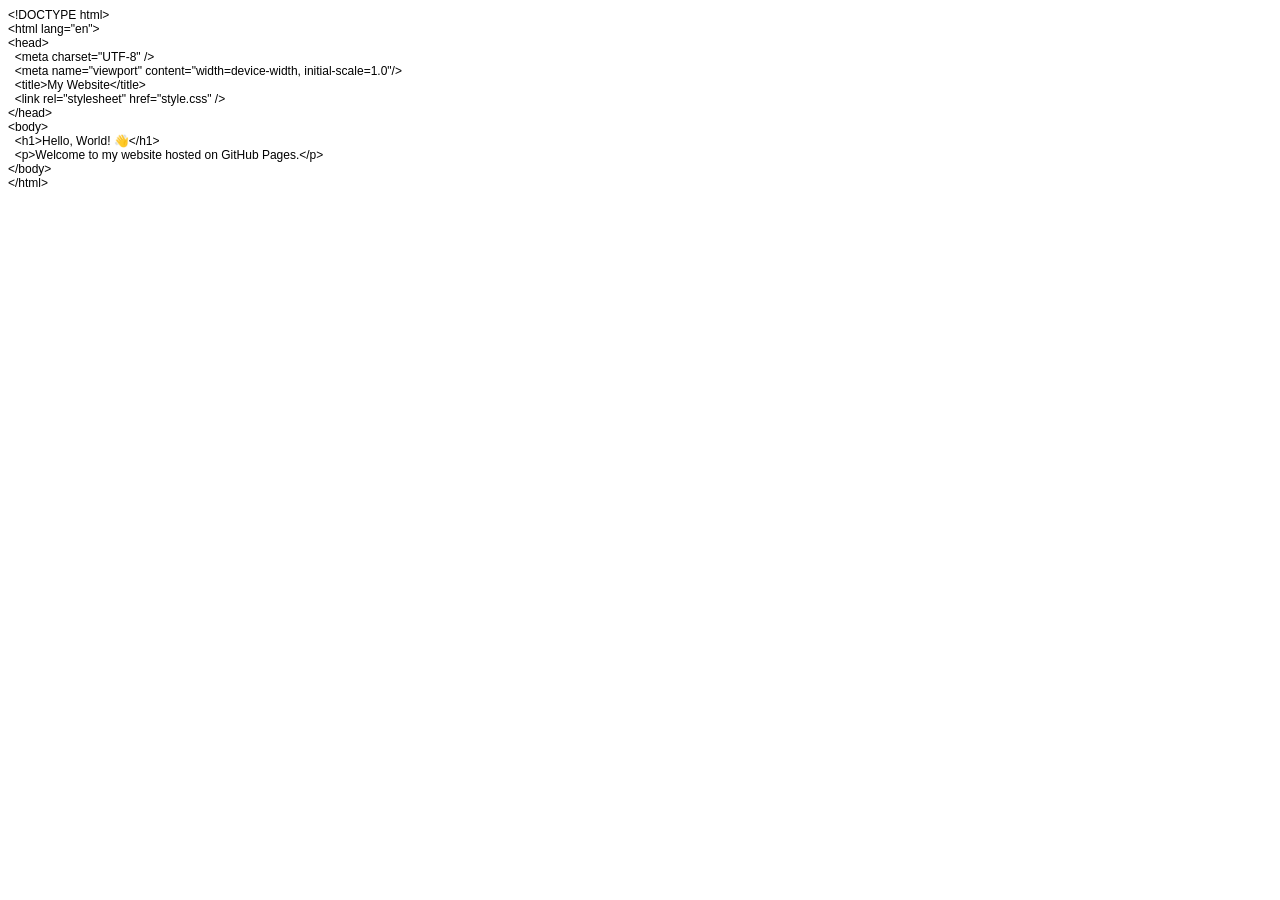
==== index.html @ 84c53b35 "Initial Commit" ====
<!DOCTYPE html PUBLIC "-//W3C//DTD HTML 4.01//EN" "http://www.w3.org/TR/html4/strict.dtd">
<html>
<head>
  <meta http-equiv="Content-Type" content="text/html; charset=utf-8">
  <meta http-equiv="Content-Style-Type" content="text/css">
  <title></title>
  <meta name="Generator" content="Cocoa HTML Writer">
  <meta name="CocoaVersion" content="2575.7">
  <style type="text/css">
    p.p1 {margin: 0.0px 0.0px 0.0px 0.0px; font: 12.0px Helvetica}
  </style>
</head>
<body>
<p class="p1">&lt;!DOCTYPE html&gt;</p>
<p class="p1">&lt;html lang="en"&gt;</p>
<p class="p1">&lt;head&gt;</p>
<p class="p1"><span class="Apple-converted-space">  </span>&lt;meta charset="UTF-8" /&gt;</p>
<p class="p1"><span class="Apple-converted-space">  </span>&lt;meta name="viewport" content="width=device-width, initial-scale=1.0"/&gt;</p>
<p class="p1"><span class="Apple-converted-space">  </span>&lt;title&gt;My Website&lt;/title&gt;</p>
<p class="p1"><span class="Apple-converted-space">  </span>&lt;link rel="stylesheet" href="style.css" /&gt;</p>
<p class="p1">&lt;/head&gt;</p>
<p class="p1">&lt;body&gt;</p>
<p class="p1"><span class="Apple-converted-space">  </span>&lt;h1&gt;Hello, World! 👋&lt;/h1&gt;</p>
<p class="p1"><span class="Apple-converted-space">  </span>&lt;p&gt;Welcome to my website hosted on GitHub Pages.&lt;/p&gt;</p>
<p class="p1">&lt;/body&gt;</p>
<p class="p1">&lt;/html&gt;</p>
</body>
</html>
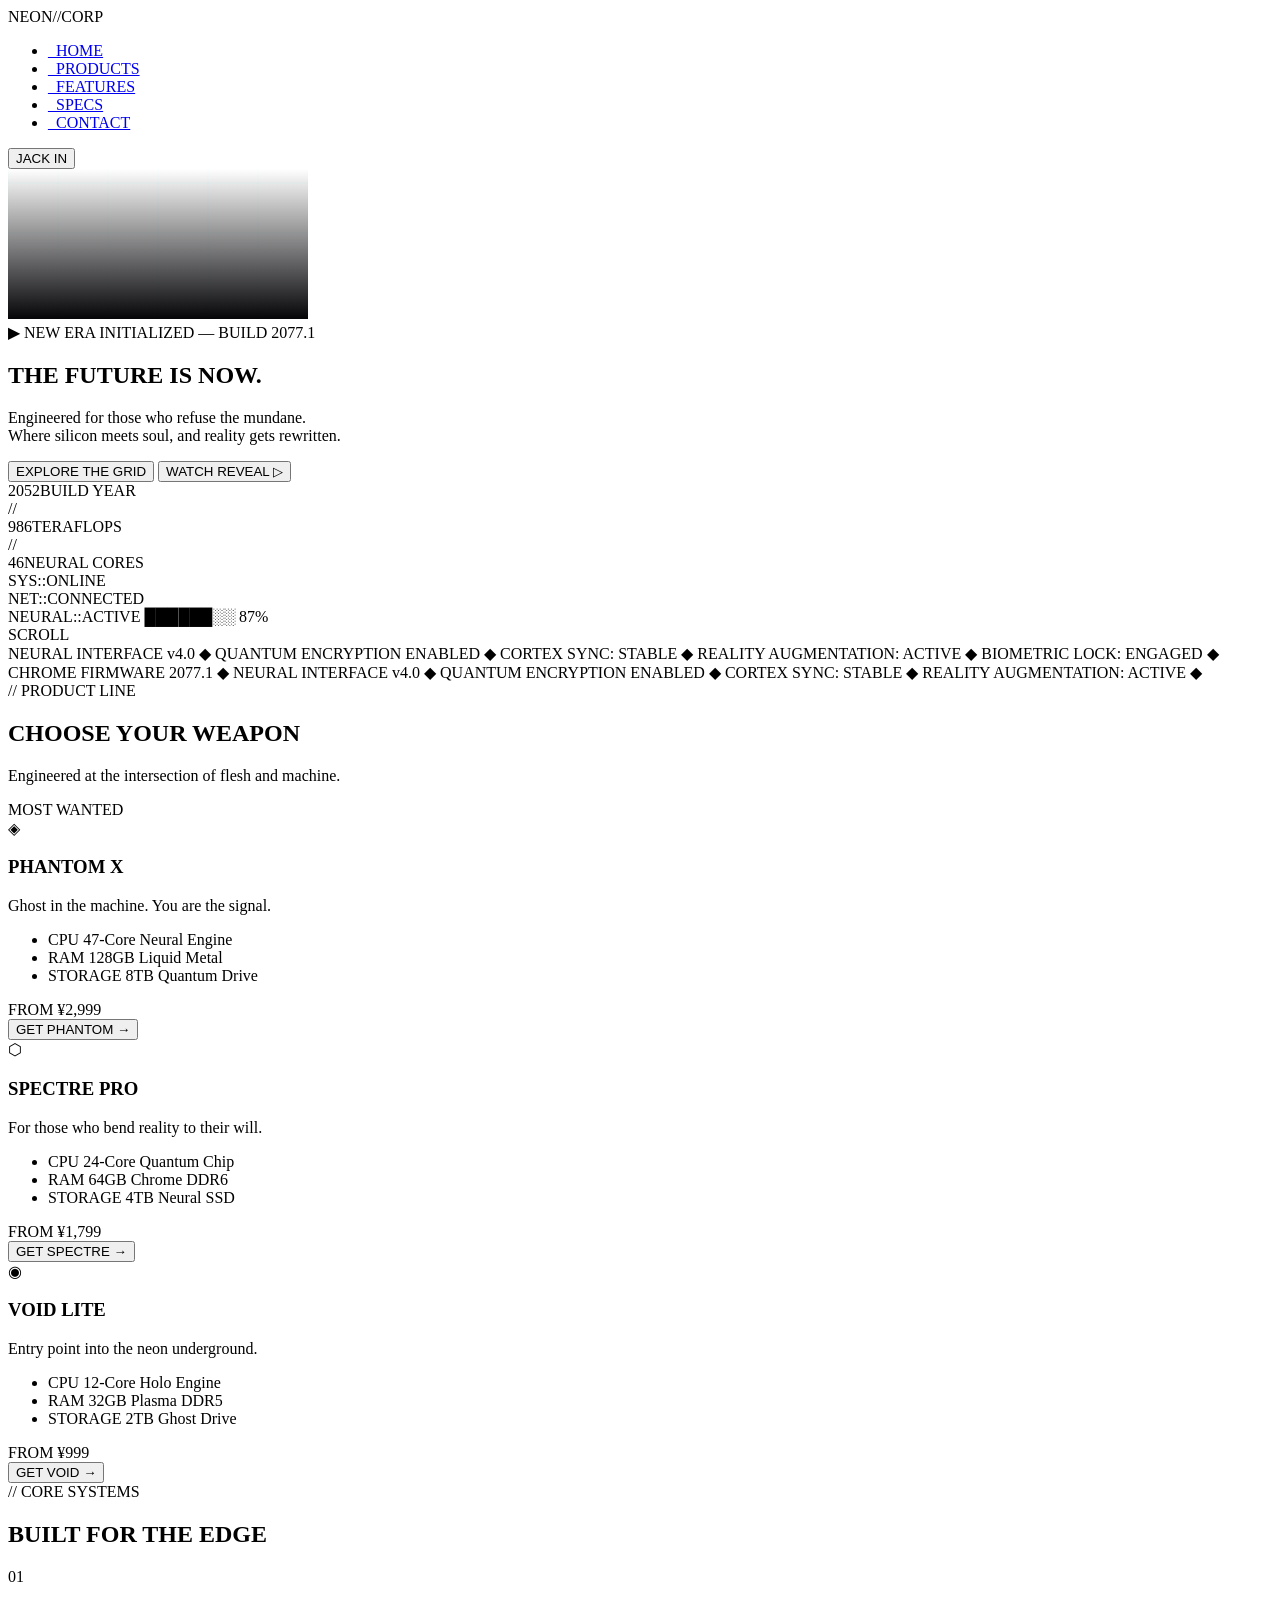
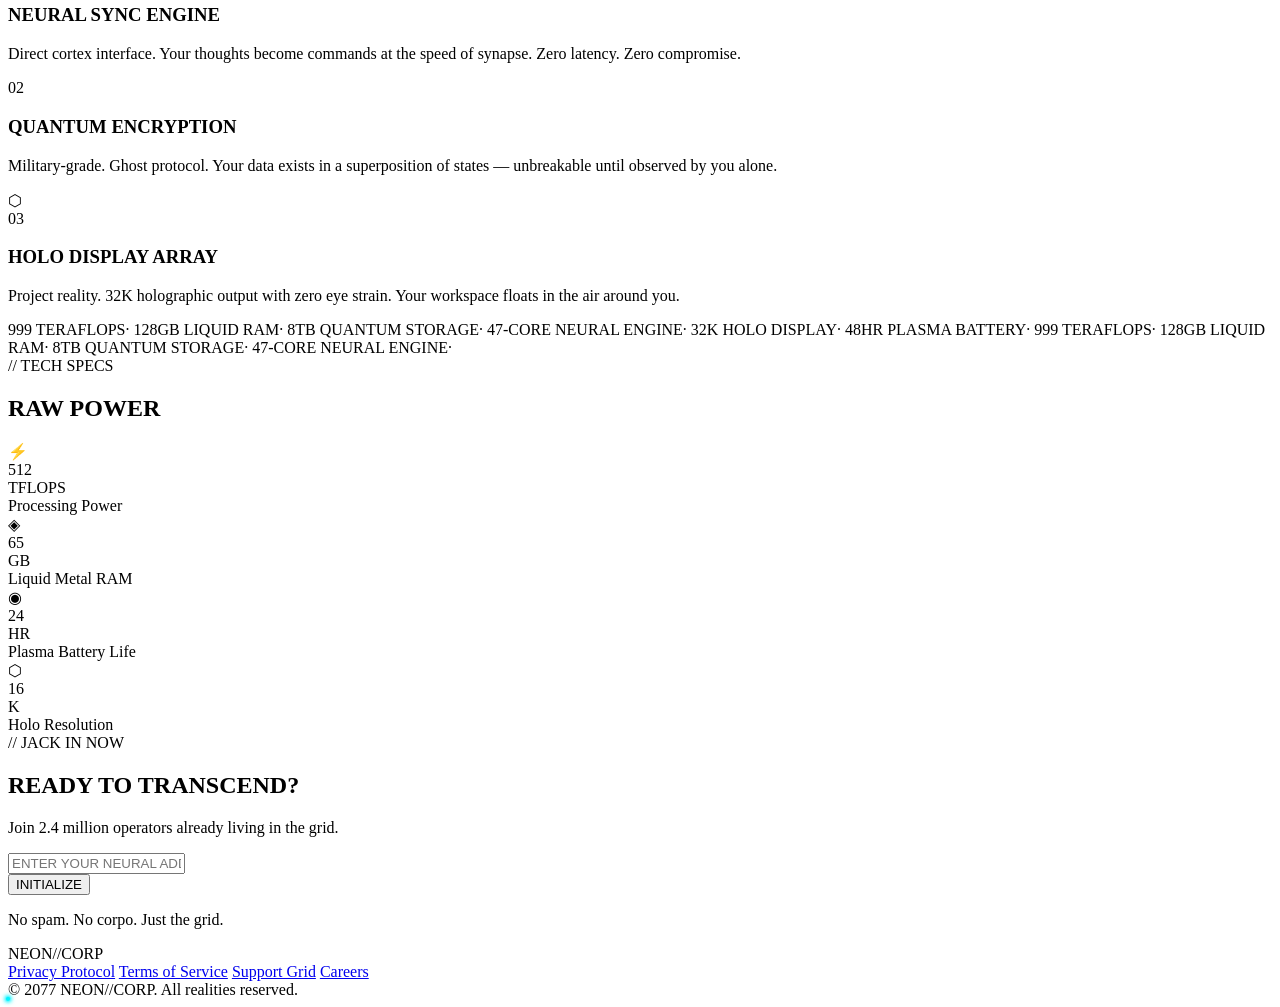
==== commit 53d9c33f: "Making the webite better and more responsive" ====
--- a/index.html
+++ b/index.html
@@ -1,28 +1,324 @@
-<!DOCTYPE html PUBLIC "-//W3C//DTD HTML 4.01//EN" "http://www.w3.org/TR/html4/strict.dtd">
-<html>
+<!DOCTYPE html>
+<html lang="en">
 <head>
-  <meta http-equiv="Content-Type" content="text/html; charset=utf-8">
-  <meta http-equiv="Content-Style-Type" content="text/css">
-  <title></title>
-  <meta name="Generator" content="Cocoa HTML Writer">
-  <meta name="CocoaVersion" content="2575.7">
-  <style type="text/css">
-    p.p1 {margin: 0.0px 0.0px 0.0px 0.0px; font: 12.0px Helvetica}
-  </style>
+  <meta charset="UTF-8" />
+  <meta name="viewport" content="width=device-width, initial-scale=1.0"/>
+  <title>NEON//CORP — Beyond Reality</title>
+  <link rel="stylesheet" href="style.css" />
+  <link rel="preconnect" href="https://fonts.googleapis.com">
+  <link href="https://fonts.googleapis.com/css2?family=Orbitron:wght@400;700;900&family=Share+Tech+Mono&family=Rajdhani:wght@300;400;600&display=swap" rel="stylesheet">
 </head>
 <body>
-<p class="p1">&lt;!DOCTYPE html&gt;</p>
-<p class="p1">&lt;html lang="en"&gt;</p>
-<p class="p1">&lt;head&gt;</p>
-<p class="p1"><span class="Apple-converted-space">  </span>&lt;meta charset="UTF-8" /&gt;</p>
-<p class="p1"><span class="Apple-converted-space">  </span>&lt;meta name="viewport" content="width=device-width, initial-scale=1.0"/&gt;</p>
-<p class="p1"><span class="Apple-converted-space">  </span>&lt;title&gt;My Website&lt;/title&gt;</p>
-<p class="p1"><span class="Apple-converted-space">  </span>&lt;link rel="stylesheet" href="style.css" /&gt;</p>
-<p class="p1">&lt;/head&gt;</p>
-<p class="p1">&lt;body&gt;</p>
-<p class="p1"><span class="Apple-converted-space">  </span>&lt;h1&gt;Hello, World! 👋&lt;/h1&gt;</p>
-<p class="p1"><span class="Apple-converted-space">  </span>&lt;p&gt;Welcome to my website hosted on GitHub Pages.&lt;/p&gt;</p>
-<p class="p1">&lt;/body&gt;</p>
-<p class="p1">&lt;/html&gt;</p>
+
+  <!-- Scanline overlay -->
+  <div class="scanlines"></div>
+  <!-- Glitch noise layer -->
+  <div class="noise"></div>
+
+  <!-- ═══ NAVBAR ═══ -->
+  <nav id="navbar">
+    <div class="nav-logo">
+      <span class="logo-glitch" data-text="NEON//CORP">NEON//CORP</span>
+    </div>
+    <ul class="nav-links">
+      <li><a href="#hero">_HOME</a></li>
+      <li><a href="#products">_PRODUCTS</a></li>
+      <li><a href="#features">_FEATURES</a></li>
+      <li><a href="#specs">_SPECS</a></li>
+      <li><a href="#contact">_CONTACT</a></li>
+    </ul>
+    <div class="nav-cta">
+      <button class="btn-cyber" onclick="triggerGlitch()">JACK IN</button>
+    </div>
+    <div class="hamburger" id="hamburger">
+      <span></span><span></span><span></span>
+    </div>
+  </nav>
+
+  <!-- ═══ HERO ═══ -->
+  <section id="hero">
+    <div class="hero-bg">
+      <canvas id="gridCanvas"></canvas>
+    </div>
+    <div class="hero-content">
+      <div class="hero-eyebrow">
+        <span class="blink">▶</span> NEW ERA INITIALIZED — BUILD 2077.1
+      </div>
+      <h1 class="hero-title">
+        <span class="line1">THE FUTURE</span>
+        <span class="line2 glitch-text" data-text="IS NOW.">IS NOW.</span>
+      </h1>
+      <p class="hero-sub">
+        Engineered for those who refuse the mundane.<br/>
+        Where silicon meets soul, and reality gets rewritten.
+      </p>
+      <div class="hero-actions">
+        <button class="btn-primary-cyber">EXPLORE THE GRID</button>
+        <button class="btn-ghost-cyber">WATCH REVEAL <span class="play-icon">▷</span></button>
+      </div>
+      <div class="hero-stats">
+        <div class="stat"><span class="stat-num" data-target="2077">0</span><span class="stat-label">BUILD YEAR</span></div>
+        <div class="stat-divider">//</div>
+        <div class="stat"><span class="stat-num" data-target="999">0</span><span class="stat-label">TERAFLOPS</span></div>
+        <div class="stat-divider">//</div>
+        <div class="stat"><span class="stat-num" data-target="47">0</span><span class="stat-label">NEURAL CORES</span></div>
+      </div>
+    </div>
+    <div class="hero-device">
+      <div class="device-frame">
+        <div class="device-screen">
+          <div class="screen-content">
+            <div class="screen-hud">
+              <div class="hud-line">SYS::ONLINE</div>
+              <div class="hud-line">NET::CONNECTED</div>
+              <div class="hud-bar"><span style="width:87%"></span></div>
+              <div class="hud-line accent">NEURAL::ACTIVE ██████░░ 87%</div>
+            </div>
+          </div>
+        </div>
+        <div class="device-glow"></div>
+      </div>
+    </div>
+    <div class="scroll-indicator">
+      <span>SCROLL</span>
+      <div class="scroll-line"></div>
+    </div>
+  </section>
+
+  <!-- ═══ TICKER ═══ -->
+  <div class="ticker-wrap">
+    <div class="ticker">
+      <span>NEURAL INTERFACE v4.0</span>
+      <span>◆</span>
+      <span>QUANTUM ENCRYPTION ENABLED</span>
+      <span>◆</span>
+      <span>CORTEX SYNC: STABLE</span>
+      <span>◆</span>
+      <span>REALITY AUGMENTATION: ACTIVE</span>
+      <span>◆</span>
+      <span>BIOMETRIC LOCK: ENGAGED</span>
+      <span>◆</span>
+      <span>CHROME FIRMWARE 2077.1</span>
+      <span>◆</span>
+      <span>NEURAL INTERFACE v4.0</span>
+      <span>◆</span>
+      <span>QUANTUM ENCRYPTION ENABLED</span>
+      <span>◆</span>
+      <span>CORTEX SYNC: STABLE</span>
+      <span>◆</span>
+      <span>REALITY AUGMENTATION: ACTIVE</span>
+      <span>◆</span>
+    </div>
+  </div>
+
+  <!-- ═══ PRODUCTS ═══ -->
+  <section id="products">
+    <div class="section-header">
+      <div class="section-tag">// PRODUCT LINE</div>
+      <h2 class="section-title">CHOOSE YOUR <span class="neon-text">WEAPON</span></h2>
+      <p class="section-sub">Engineered at the intersection of flesh and machine.</p>
+    </div>
+    <div class="products-grid">
+
+      <div class="product-card featured" data-product="phantom">
+        <div class="card-tag">MOST WANTED</div>
+        <div class="card-icon">◈</div>
+        <h3 class="card-name">PHANTOM X</h3>
+        <p class="card-tagline">Ghost in the machine. You are the signal.</p>
+        <ul class="card-specs">
+          <li><span>CPU</span> 47-Core Neural Engine</li>
+          <li><span>RAM</span> 128GB Liquid Metal</li>
+          <li><span>STORAGE</span> 8TB Quantum Drive</li>
+        </ul>
+        <div class="card-price">
+          <span class="price-from">FROM</span>
+          <span class="price-val">¥2,999</span>
+        </div>
+        <button class="btn-card">GET PHANTOM →</button>
+        <div class="card-glow"></div>
+      </div>
+
+      <div class="product-card" data-product="spectre">
+        <div class="card-icon">⬡</div>
+        <h3 class="card-name">SPECTRE PRO</h3>
+        <p class="card-tagline">For those who bend reality to their will.</p>
+        <ul class="card-specs">
+          <li><span>CPU</span> 24-Core Quantum Chip</li>
+          <li><span>RAM</span> 64GB Chrome DDR6</li>
+          <li><span>STORAGE</span> 4TB Neural SSD</li>
+        </ul>
+        <div class="card-price">
+          <span class="price-from">FROM</span>
+          <span class="price-val">¥1,799</span>
+        </div>
+        <button class="btn-card">GET SPECTRE →</button>
+        <div class="card-glow"></div>
+      </div>
+
+      <div class="product-card" data-product="void">
+        <div class="card-icon">◉</div>
+        <h3 class="card-name">VOID LITE</h3>
+        <p class="card-tagline">Entry point into the neon underground.</p>
+        <ul class="card-specs">
+          <li><span>CPU</span> 12-Core Holo Engine</li>
+          <li><span>RAM</span> 32GB Plasma DDR5</li>
+          <li><span>STORAGE</span> 2TB Ghost Drive</li>
+        </ul>
+        <div class="card-price">
+          <span class="price-from">FROM</span>
+          <span class="price-val">¥999</span>
+        </div>
+        <button class="btn-card">GET VOID →</button>
+        <div class="card-glow"></div>
+      </div>
+
+    </div>
+  </section>
+
+  <!-- ═══ FEATURES ═══ -->
+  <section id="features">
+    <div class="features-inner">
+      <div class="section-header">
+        <div class="section-tag">// CORE SYSTEMS</div>
+        <h2 class="section-title">BUILT FOR THE <span class="neon-text">EDGE</span></h2>
+      </div>
+      <div class="features-list">
+
+        <div class="feature-item" data-index="01">
+          <div class="feature-num">01</div>
+          <div class="feature-body">
+            <h3>NEURAL SYNC ENGINE</h3>
+            <p>Direct cortex interface. Your thoughts become commands at the speed of synapse. Zero latency. Zero compromise.</p>
+          </div>
+          <div class="feature-visual">
+            <div class="vis-circle">
+              <div class="vis-ring"></div>
+              <div class="vis-ring r2"></div>
+              <div class="vis-dot"></div>
+            </div>
+          </div>
+        </div>
+
+        <div class="feature-item reverse" data-index="02">
+          <div class="feature-num">02</div>
+          <div class="feature-body">
+            <h3>QUANTUM ENCRYPTION</h3>
+            <p>Military-grade. Ghost protocol. Your data exists in a superposition of states — unbreakable until observed by you alone.</p>
+          </div>
+          <div class="feature-visual">
+            <div class="vis-lock">
+              <div class="lock-body">⬡</div>
+              <div class="lock-pulse"></div>
+            </div>
+          </div>
+        </div>
+
+        <div class="feature-item" data-index="03">
+          <div class="feature-num">03</div>
+          <div class="feature-body">
+            <h3>HOLO DISPLAY ARRAY</h3>
+            <p>Project reality. 32K holographic output with zero eye strain. Your workspace floats in the air around you.</p>
+          </div>
+          <div class="feature-visual">
+            <div class="vis-holo">
+              <div class="holo-bar" style="height:60%"></div>
+              <div class="holo-bar" style="height:90%"></div>
+              <div class="holo-bar" style="height:45%"></div>
+              <div class="holo-bar" style="height:75%"></div>
+              <div class="holo-bar" style="height:30%"></div>
+            </div>
+          </div>
+        </div>
+
+      </div>
+    </div>
+  </section>
+
+  <!-- ═══ SPECS MARQUEE ═══ -->
+  <section id="specs">
+    <div class="specs-marquee">
+      <div class="marquee-track">
+        <span>999 TERAFLOPS</span><span>·</span>
+        <span>128GB LIQUID RAM</span><span>·</span>
+        <span>8TB QUANTUM STORAGE</span><span>·</span>
+        <span>47-CORE NEURAL ENGINE</span><span>·</span>
+        <span>32K HOLO DISPLAY</span><span>·</span>
+        <span>48HR PLASMA BATTERY</span><span>·</span>
+        <span>999 TERAFLOPS</span><span>·</span>
+        <span>128GB LIQUID RAM</span><span>·</span>
+        <span>8TB QUANTUM STORAGE</span><span>·</span>
+        <span>47-CORE NEURAL ENGINE</span><span>·</span>
+      </div>
+    </div>
+    <div class="specs-grid-wrap">
+      <div class="section-header">
+        <div class="section-tag">// TECH SPECS</div>
+        <h2 class="section-title">RAW <span class="neon-text">POWER</span></h2>
+      </div>
+      <div class="specs-grid">
+        <div class="spec-block">
+          <div class="spec-icon">⚡</div>
+          <div class="spec-value counter" data-target="999">0</div>
+          <div class="spec-unit">TFLOPS</div>
+          <div class="spec-label">Processing Power</div>
+        </div>
+        <div class="spec-block">
+          <div class="spec-icon">◈</div>
+          <div class="spec-value counter" data-target="128">0</div>
+          <div class="spec-unit">GB</div>
+          <div class="spec-label">Liquid Metal RAM</div>
+        </div>
+        <div class="spec-block">
+          <div class="spec-icon">◉</div>
+          <div class="spec-value counter" data-target="48">0</div>
+          <div class="spec-unit">HR</div>
+          <div class="spec-label">Plasma Battery Life</div>
+        </div>
+        <div class="spec-block">
+          <div class="spec-icon">⬡</div>
+          <div class="spec-value counter" data-target="32">0</div>
+          <div class="spec-unit">K</div>
+          <div class="spec-label">Holo Resolution</div>
+        </div>
+      </div>
+    </div>
+  </section>
+
+  <!-- ═══ CTA ═══ -->
+  <section id="contact">
+    <div class="cta-wrap">
+      <div class="cta-glitch-bg"></div>
+      <div class="cta-content">
+        <div class="section-tag">// JACK IN NOW</div>
+        <h2 class="cta-title">READY TO <span class="neon-text">TRANSCEND</span>?</h2>
+        <p class="cta-sub">Join 2.4 million operators already living in the grid.</p>
+        <div class="cta-form">
+          <div class="input-wrap">
+            <input type="email" placeholder="ENTER YOUR NEURAL ADDRESS" class="cyber-input" />
+            <div class="input-border"></div>
+          </div>
+          <button class="btn-primary-cyber">INITIALIZE</button>
+        </div>
+        <p class="cta-disclaimer">No spam. No corpo. Just the grid.</p>
+      </div>
+    </div>
+  </section>
+
+  <!-- ═══ FOOTER ═══ -->
+  <footer>
+    <div class="footer-inner">
+      <div class="footer-logo">NEON//CORP</div>
+      <div class="footer-links">
+        <a href="#">Privacy Protocol</a>
+        <a href="#">Terms of Service</a>
+        <a href="#">Support Grid</a>
+        <a href="#">Careers</a>
+      </div>
+      <div class="footer-copy">© 2077 NEON//CORP. All realities reserved.</div>
+    </div>
+    <div class="footer-bar"></div>
+  </footer>
+
+  <script src="script.js"></script>
 </body>
-</html>
+</html>
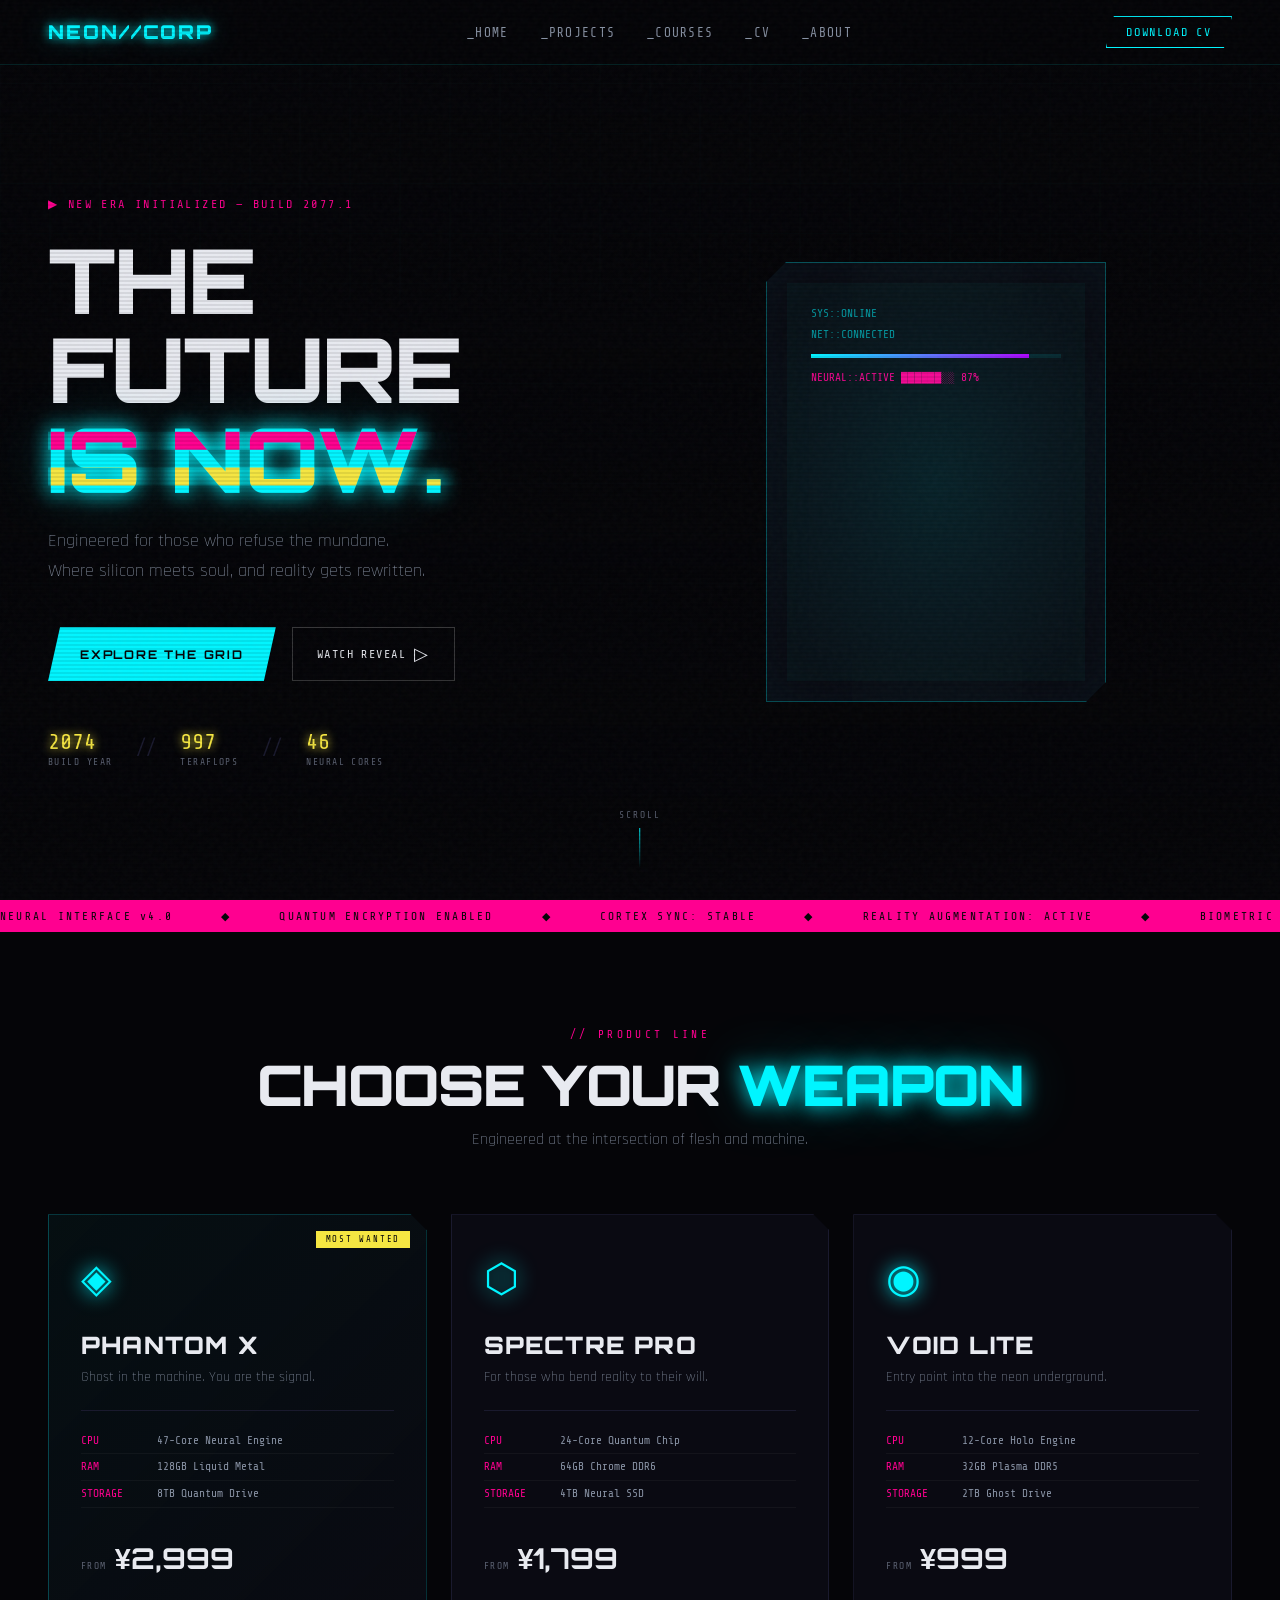
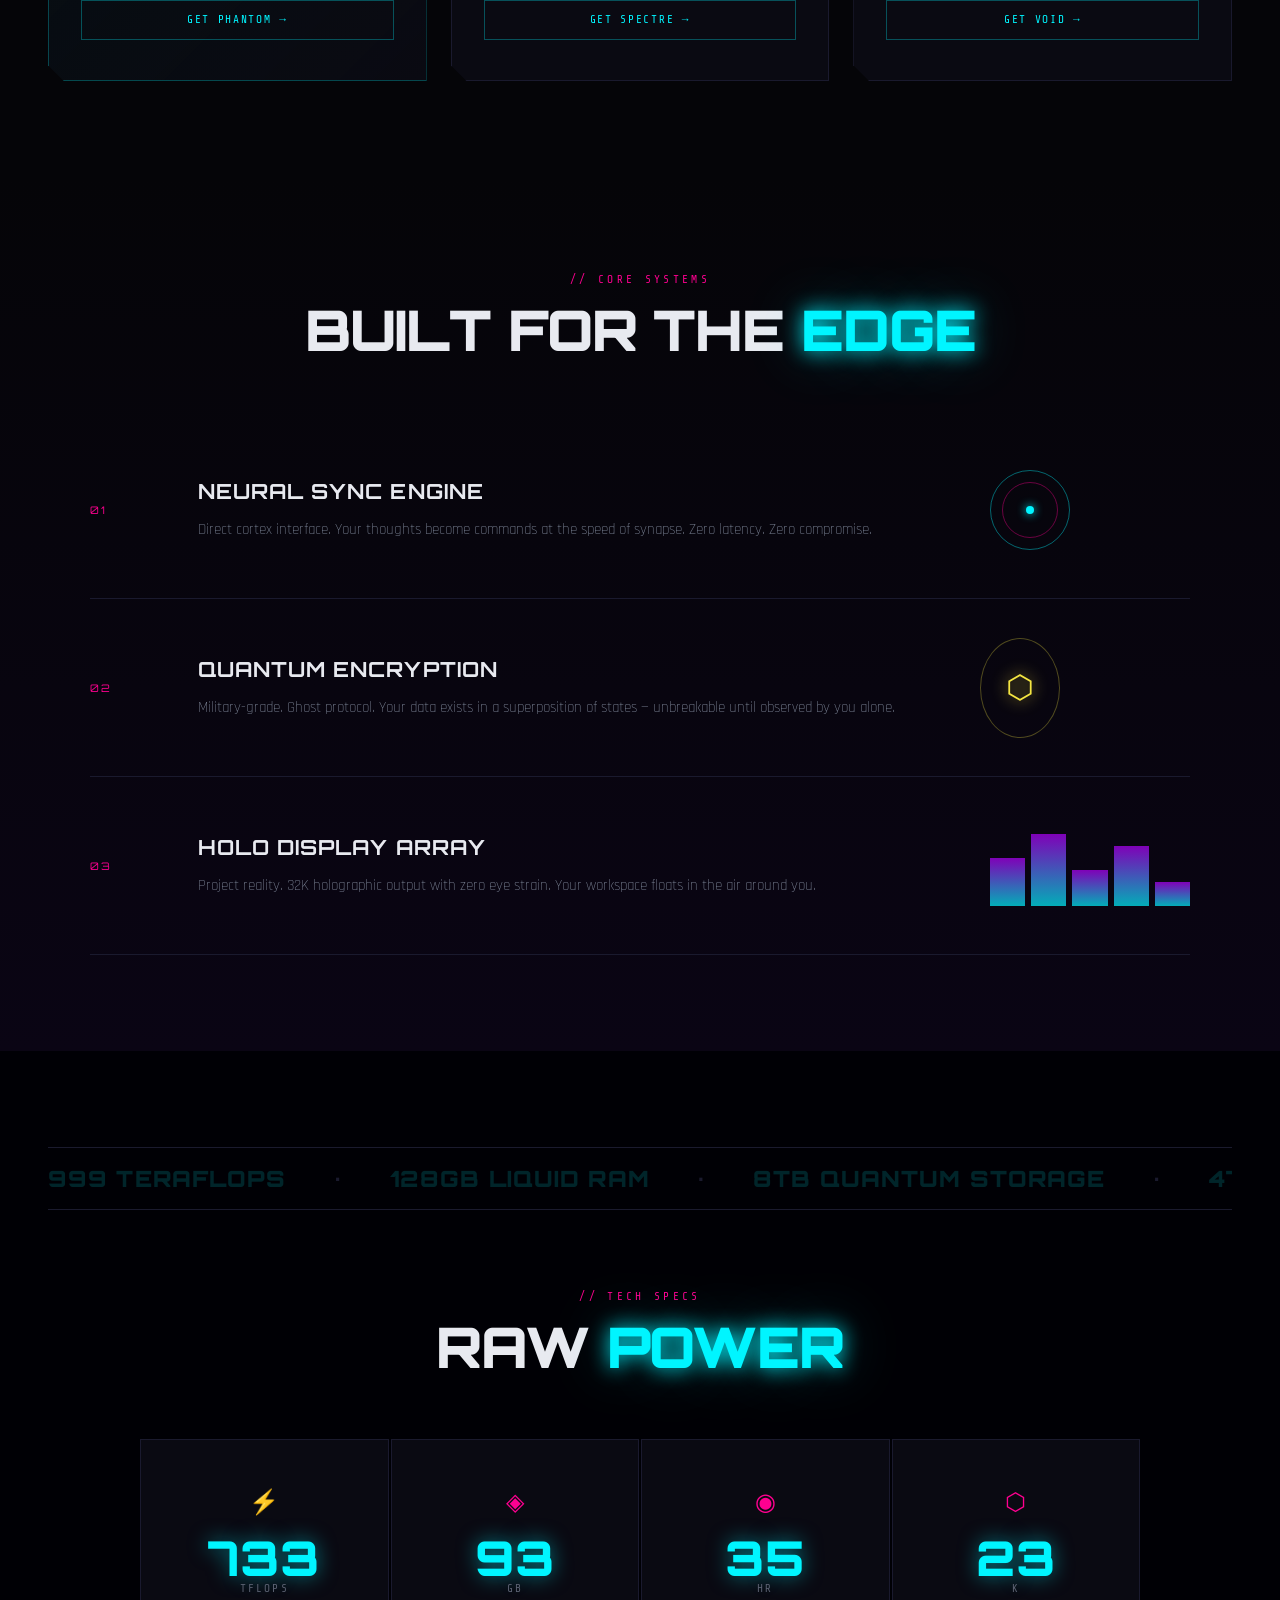
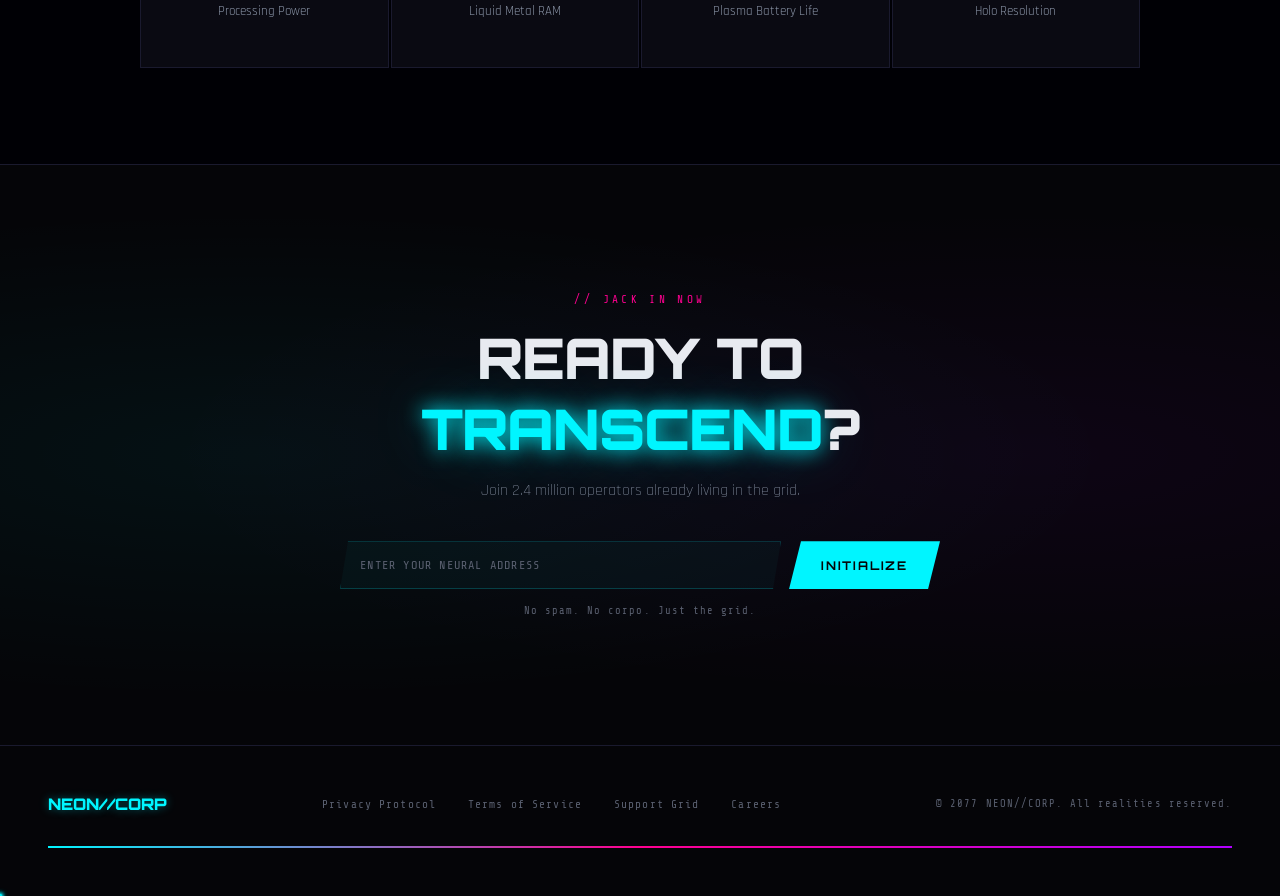
==== commit 3594d7c3: "Added some more terms" ====
--- a/index.html
+++ b/index.html
@@ -22,18 +22,18 @@
     </div>
     <ul class="nav-links">
       <li><a href="#hero">_HOME</a></li>
-      <li><a href="#products">_PRODUCTS</a></li>
-      <li><a href="#features">_FEATURES</a></li>
-      <li><a href="#specs">_SPECS</a></li>
-      <li><a href="#contact">_CONTACT</a></li>
+      <li><a href="#products">_PROJECTS</a></li>
+      <li><a href="#features">_COURSES</a></li>
+      <li><a href="#specs">_CV</a></li>
+      <li><a href="#contact">_ABOUT</a></li>
     </ul>
-    <div class="nav-cta">
-      <button class="btn-cyber" onclick="triggerGlitch()">JACK IN</button>
-    </div>
-    <div class="hamburger" id="hamburger">
-      <span></span><span></span><span></span>
-    </div>
-  </nav>
+  <div class="nav-cta">
+    <button class="btn-cyber" onclick="window.open('resume.pdf')">DOWNLOAD CV</button>
+  </div>
+  <div class="hamburger" id="hamburger">
+    <span></span><span></span><span></span>
+  </div>
+</nav>
 
   <!-- ═══ HERO ═══ -->
   <section id="hero">
--- a/style.css
+++ b/style.css
@@ -0,0 +1,802 @@
+/* ═══════════════════════════════════════════
+   NEON//CORP — CYBERPUNK STYLESHEET
+   ═══════════════════════════════════════════ */
+
+:root {
+  --neon-cyan:    #00f5ff;
+  --neon-pink:    #ff0090;
+  --neon-yellow:  #f5e642;
+  --neon-purple:  #b200ff;
+  --dark-bg:      #050508;
+  --dark-card:    #0a0a12;
+  --dark-border:  #1a1a2e;
+  --chrome:       #8892a4;
+  --text-main:    #e8eaf0;
+  --text-dim:     #5a6070;
+  --font-display: 'Orbitron', sans-serif;
+  --font-mono:    'Share Tech Mono', monospace;
+  --font-body:    'Rajdhani', sans-serif;
+}
+
+*, *::before, *::after { box-sizing: border-box; margin: 0; padding: 0; }
+
+html { scroll-behavior: smooth; }
+
+body {
+  background: var(--dark-bg);
+  color: var(--text-main);
+  font-family: var(--font-body);
+  font-size: 16px;
+  overflow-x: hidden;
+  cursor: crosshair;
+}
+
+/* ── OVERLAYS ── */
+.scanlines {
+  position: fixed; inset: 0; z-index: 9999;
+  pointer-events: none;
+  background: repeating-linear-gradient(
+    0deg,
+    transparent,
+    transparent 2px,
+    rgba(0,0,0,0.08) 2px,
+    rgba(0,0,0,0.08) 4px
+  );
+}
+
+.noise {
+  position: fixed; inset: 0; z-index: 9998;
+  pointer-events: none;
+  opacity: 0.03;
+  background-image: url("data:image/svg+xml,%3Csvg viewBox='0 0 200 200' xmlns='http://www.w3.org/2000/svg'%3E%3Cfilter id='n'%3E%3CfeTurbulence type='fractalNoise' baseFrequency='0.9' numOctaves='4'/%3E%3C/filter%3E%3Crect width='100%25' height='100%25' filter='url(%23n)'/%3E%3C/svg%3E");
+  animation: noiseAnim 0.5s steps(2) infinite;
+}
+@keyframes noiseAnim {
+  0%   { transform: translate(0,0); }
+  25%  { transform: translate(-1%, 1%); }
+  50%  { transform: translate(1%, -1%); }
+  75%  { transform: translate(-1%, -1%); }
+  100% { transform: translate(1%, 1%); }
+}
+
+/* ── NAVBAR ── */
+#navbar {
+  position: fixed; top: 0; left: 0; right: 0; z-index: 1000;
+  display: flex; align-items: center; justify-content: space-between;
+  padding: 1rem 3rem;
+  background: rgba(5,5,8,0.85);
+  backdrop-filter: blur(20px);
+  border-bottom: 1px solid rgba(0,245,255,0.12);
+  transition: all 0.3s ease;
+}
+#navbar.scrolled {
+  padding: 0.6rem 3rem;
+  border-bottom-color: rgba(0,245,255,0.3);
+  box-shadow: 0 0 30px rgba(0,245,255,0.08);
+}
+
+.nav-logo {
+  font-family: var(--font-display);
+  font-size: 1.2rem;
+  font-weight: 900;
+  letter-spacing: 0.1em;
+}
+
+.logo-glitch {
+  position: relative;
+  color: var(--neon-cyan);
+  text-shadow: 0 0 10px var(--neon-cyan), 0 0 30px rgba(0,245,255,0.4);
+}
+.logo-glitch::before,
+.logo-glitch::after {
+  content: attr(data-text);
+  position: absolute; top: 0; left: 0;
+  opacity: 0;
+}
+.logo-glitch:hover::before {
+  color: var(--neon-pink);
+  clip-path: polygon(0 0, 100% 0, 100% 45%, 0 45%);
+  transform: translateX(-2px);
+  opacity: 0.8;
+  animation: glitch1 0.3s steps(2) infinite;
+}
+.logo-glitch:hover::after {
+  color: var(--neon-yellow);
+  clip-path: polygon(0 55%, 100% 55%, 100% 100%, 0 100%);
+  transform: translateX(2px);
+  opacity: 0.8;
+  animation: glitch2 0.3s steps(2) infinite;
+}
+@keyframes glitch1 { 0%,100% { transform: translateX(-2px) } 50% { transform: translateX(2px) } }
+@keyframes glitch2 { 0%,100% { transform: translateX(2px) } 50% { transform: translateX(-2px) } }
+
+.nav-links {
+  list-style: none;
+  display: flex; gap: 2rem;
+}
+.nav-links a {
+  font-family: var(--font-mono);
+  font-size: 0.8rem;
+  color: var(--chrome);
+  text-decoration: none;
+  letter-spacing: 0.1em;
+  transition: color 0.2s, text-shadow 0.2s;
+  position: relative;
+}
+.nav-links a::after {
+  content: '';
+  position: absolute; bottom: -4px; left: 0; width: 0; height: 1px;
+  background: var(--neon-cyan);
+  transition: width 0.3s ease;
+}
+.nav-links a:hover { color: var(--neon-cyan); text-shadow: 0 0 8px var(--neon-cyan); }
+.nav-links a:hover::after { width: 100%; }
+
+.btn-cyber {
+  font-family: var(--font-mono);
+  font-size: 0.75rem;
+  letter-spacing: 0.15em;
+  padding: 0.5rem 1.2rem;
+  background: transparent;
+  border: 1px solid var(--neon-cyan);
+  color: var(--neon-cyan);
+  cursor: pointer;
+  position: relative;
+  overflow: hidden;
+  transition: all 0.3s;
+  clip-path: polygon(8px 0%, 100% 0%, calc(100% - 8px) 100%, 0% 100%);
+}
+.btn-cyber::before {
+  content: '';
+  position: absolute; inset: 0;
+  background: var(--neon-cyan);
+  transform: translateX(-105%);
+  transition: transform 0.3s ease;
+  z-index: -1;
+}
+.btn-cyber:hover { color: var(--dark-bg); box-shadow: 0 0 20px rgba(0,245,255,0.5); }
+.btn-cyber:hover::before { transform: translateX(0); }
+
+.hamburger {
+  display: none;
+  flex-direction: column; gap: 5px; cursor: pointer;
+}
+.hamburger span {
+  display: block; width: 24px; height: 2px;
+  background: var(--neon-cyan);
+}
+
+/* ── HERO ── */
+#hero {
+  position: relative;
+  min-height: 100vh;
+  display: grid;
+  grid-template-columns: 1fr 1fr;
+  align-items: center;
+  padding: 8rem 3rem 4rem;
+  overflow: hidden;
+}
+
+.hero-bg {
+  position: absolute; inset: 0; z-index: 0;
+}
+#gridCanvas {
+  width: 100%; height: 100%;
+  opacity: 0.3;
+}
+
+.hero-content {
+  position: relative; z-index: 2;
+  max-width: 600px;
+}
+
+.hero-eyebrow {
+  font-family: var(--font-mono);
+  font-size: 0.75rem;
+  color: var(--neon-pink);
+  letter-spacing: 0.2em;
+  margin-bottom: 1.5rem;
+  animation: fadeSlideIn 0.8s 0.2s both;
+}
+.blink { animation: blink 1s step-end infinite; }
+@keyframes blink { 50% { opacity: 0; } }
+
+.hero-title {
+  font-family: var(--font-display);
+  font-weight: 900;
+  line-height: 1;
+  margin-bottom: 1.5rem;
+}
+.hero-title .line1 {
+  display: block;
+  font-size: clamp(3rem, 7vw, 6rem);
+  color: var(--text-main);
+  letter-spacing: -0.02em;
+  animation: fadeSlideIn 0.8s 0.4s both;
+}
+.hero-title .line2 {
+  display: block;
+  font-size: clamp(3rem, 7vw, 6rem);
+  color: var(--neon-cyan);
+  text-shadow: 0 0 20px var(--neon-cyan), 0 0 60px rgba(0,245,255,0.3);
+  animation: fadeSlideIn 0.8s 0.6s both;
+}
+
+.glitch-text {
+  position: relative;
+}
+.glitch-text::before, .glitch-text::after {
+  content: attr(data-text);
+  position: absolute; top: 0; left: 0; width: 100%;
+}
+.glitch-text::before {
+  color: var(--neon-pink);
+  animation: heroGlitch1 4s 2s infinite;
+  clip-path: polygon(0 20%, 100% 20%, 100% 40%, 0 40%);
+}
+.glitch-text::after {
+  color: var(--neon-yellow);
+  animation: heroGlitch2 4s 2.1s infinite;
+  clip-path: polygon(0 60%, 100% 60%, 100% 80%, 0 80%);
+}
+@keyframes heroGlitch1 {
+  0%,95%,100% { transform: none; opacity: 0; }
+  96% { transform: translateX(-4px); opacity: 0.8; }
+  98% { transform: translateX(4px); opacity: 0.8; }
+}
+@keyframes heroGlitch2 {
+  0%,95%,100% { transform: none; opacity: 0; }
+  97% { transform: translateX(3px); opacity: 0.8; }
+  99% { transform: translateX(-3px); opacity: 0.8; }
+}
+
+.hero-sub {
+  font-size: 1.1rem;
+  line-height: 1.7;
+  color: var(--chrome);
+  margin-bottom: 2.5rem;
+  font-weight: 300;
+  animation: fadeSlideIn 0.8s 0.8s both;
+}
+
+.hero-actions {
+  display: flex; gap: 1rem; flex-wrap: wrap;
+  margin-bottom: 3rem;
+  animation: fadeSlideIn 0.8s 1s both;
+}
+
+.btn-primary-cyber {
+  font-family: var(--font-display);
+  font-size: 0.75rem;
+  font-weight: 700;
+  letter-spacing: 0.15em;
+  padding: 1rem 2rem;
+  background: var(--neon-cyan);
+  border: none;
+  color: var(--dark-bg);
+  cursor: pointer;
+  position: relative;
+  overflow: hidden;
+  clip-path: polygon(12px 0%, 100% 0%, calc(100% - 12px) 100%, 0% 100%);
+  transition: all 0.3s;
+}
+.btn-primary-cyber::before {
+  content: '';
+  position: absolute; inset: 0;
+  background: linear-gradient(90deg, transparent, rgba(255,255,255,0.3), transparent);
+  transform: translateX(-100%);
+  transition: transform 0.5s;
+}
+.btn-primary-cyber:hover { box-shadow: 0 0 30px rgba(0,245,255,0.7); transform: translateY(-2px); }
+.btn-primary-cyber:hover::before { transform: translateX(100%); }
+
+.btn-ghost-cyber {
+  font-family: var(--font-mono);
+  font-size: 0.75rem;
+  letter-spacing: 0.12em;
+  padding: 1rem 1.5rem;
+  background: transparent;
+  border: 1px solid rgba(255,255,255,0.2);
+  color: var(--text-main);
+  cursor: pointer;
+  transition: all 0.3s;
+  display: flex; align-items: center; gap: 0.5rem;
+}
+.btn-ghost-cyber:hover { border-color: var(--neon-cyan); color: var(--neon-cyan); }
+.play-icon { font-size: 1.1rem; }
+
+.hero-stats {
+  display: flex; align-items: center; gap: 1.5rem;
+  font-family: var(--font-mono);
+  animation: fadeSlideIn 0.8s 1.2s both;
+}
+.stat { display: flex; flex-direction: column; gap: 0.2rem; }
+.stat-num {
+  font-size: 1.4rem;
+  color: var(--neon-yellow);
+  text-shadow: 0 0 10px var(--neon-yellow);
+}
+.stat-label { font-size: 0.6rem; color: var(--text-dim); letter-spacing: 0.15em; }
+.stat-divider { color: var(--dark-border); font-size: 1.2rem; }
+
+/* Hero Device */
+.hero-device {
+  position: relative; z-index: 2;
+  display: flex; justify-content: center; align-items: center;
+  animation: floatDevice 4s ease-in-out infinite;
+}
+@keyframes floatDevice {
+  0%,100% { transform: translateY(0); }
+  50%      { transform: translateY(-20px); }
+}
+.device-frame {
+  position: relative;
+  width: 340px; height: 440px;
+  border: 1px solid rgba(0,245,255,0.3);
+  background: rgba(10,10,18,0.9);
+  clip-path: polygon(20px 0%, 100% 0%, 100% calc(100% - 20px), calc(100% - 20px) 100%, 0% 100%, 0% 20px);
+  box-shadow:
+    0 0 0 1px rgba(0,245,255,0.1),
+    inset 0 0 60px rgba(0,245,255,0.05),
+    0 0 80px rgba(0,245,255,0.15);
+}
+.device-screen {
+  position: absolute; inset: 20px;
+  background: rgba(0,245,255,0.03);
+  overflow: hidden;
+}
+.screen-hud {
+  padding: 1.5rem;
+  font-family: var(--font-mono);
+  font-size: 0.7rem;
+}
+.hud-line {
+  color: rgba(0,245,255,0.6);
+  margin-bottom: 0.5rem;
+  animation: typeIn 0.5s steps(20) both;
+}
+.hud-line:nth-child(1) { animation-delay: 1.5s; }
+.hud-line:nth-child(2) { animation-delay: 2s; }
+.hud-line:nth-child(4) { animation-delay: 2.5s; }
+.hud-line.accent { color: var(--neon-pink); }
+.hud-bar {
+  height: 4px;
+  background: rgba(0,245,255,0.1);
+  margin: 0.8rem 0;
+  overflow: hidden;
+}
+.hud-bar span {
+  display: block; height: 100%;
+  background: linear-gradient(90deg, var(--neon-cyan), var(--neon-purple));
+  animation: loadBar 2s 2s both ease-out;
+}
+@keyframes loadBar { from { width: 0 !important; } }
+@keyframes typeIn { from { opacity: 0; } to { opacity: 1; } }
+
+.device-glow {
+  position: absolute; inset: -30px;
+  background: radial-gradient(ellipse at center, rgba(0,245,255,0.08), transparent 70%);
+  pointer-events: none;
+  animation: pulseGlow 3s ease-in-out infinite;
+}
+@keyframes pulseGlow {
+  0%,100% { opacity: 0.5; }
+  50%      { opacity: 1; }
+}
+
+/* Scroll Indicator */
+.scroll-indicator {
+  position: absolute; bottom: 2rem; left: 50%; transform: translateX(-50%);
+  display: flex; flex-direction: column; align-items: center; gap: 0.5rem;
+  font-family: var(--font-mono); font-size: 0.6rem;
+  color: var(--text-dim); letter-spacing: 0.2em;
+  z-index: 2;
+}
+.scroll-line {
+  width: 1px; height: 40px;
+  background: linear-gradient(to bottom, var(--neon-cyan), transparent);
+  animation: scrollPulse 1.5s ease-in-out infinite;
+}
+@keyframes scrollPulse { 0%,100% { opacity: 0; transform: scaleY(0.5); } 50% { opacity: 1; transform: scaleY(1); } }
+
+@keyframes fadeSlideIn {
+  from { opacity: 0; transform: translateY(30px); }
+  to   { opacity: 1; transform: translateY(0); }
+}
+
+/* ── TICKER ── */
+.ticker-wrap {
+  overflow: hidden;
+  background: var(--neon-pink);
+  padding: 0.6rem 0;
+}
+.ticker {
+  display: flex; gap: 3rem; width: max-content;
+  animation: ticker 20s linear infinite;
+}
+.ticker span {
+  font-family: var(--font-mono);
+  font-size: 0.7rem;
+  color: var(--dark-bg);
+  letter-spacing: 0.2em;
+  white-space: nowrap;
+}
+@keyframes ticker { from { transform: translateX(0); } to { transform: translateX(-50%); } }
+
+/* ── SECTION SHARED ── */
+section { padding: 6rem 3rem; position: relative; }
+
+.section-header { text-align: center; margin-bottom: 4rem; }
+.section-tag {
+  font-family: var(--font-mono);
+  font-size: 0.7rem;
+  letter-spacing: 0.3em;
+  color: var(--neon-pink);
+  margin-bottom: 1rem;
+}
+.section-title {
+  font-family: var(--font-display);
+  font-size: clamp(2rem, 5vw, 3.5rem);
+  font-weight: 900;
+  letter-spacing: -0.02em;
+  line-height: 1;
+  margin-bottom: 1rem;
+}
+.neon-text {
+  color: var(--neon-cyan);
+  text-shadow: 0 0 20px var(--neon-cyan), 0 0 60px rgba(0,245,255,0.3);
+}
+.section-sub {
+  color: var(--chrome);
+  font-size: 1rem;
+  font-weight: 300;
+}
+
+/* ── PRODUCTS ── */
+#products { background: var(--dark-bg); }
+
+.products-grid {
+  display: grid;
+  grid-template-columns: repeat(3, 1fr);
+  gap: 1.5rem;
+  max-width: 1200px; margin: 0 auto;
+}
+
+.product-card {
+  position: relative;
+  background: var(--dark-card);
+  border: 1px solid var(--dark-border);
+  padding: 2.5rem 2rem;
+  overflow: hidden;
+  transition: transform 0.3s, border-color 0.3s;
+  clip-path: polygon(0 0, calc(100% - 16px) 0, 100% 16px, 100% 100%, 16px 100%, 0 calc(100% - 16px));
+}
+.product-card::before {
+  content: '';
+  position: absolute; top: 0; left: 0; right: 0; height: 1px;
+  background: linear-gradient(90deg, transparent, var(--neon-cyan), transparent);
+  transform: scaleX(0);
+  transition: transform 0.5s;
+}
+.product-card:hover { transform: translateY(-8px); border-color: rgba(0,245,255,0.3); }
+.product-card:hover::before { transform: scaleX(1); }
+.product-card:hover .card-glow { opacity: 1; }
+
+.product-card.featured {
+  border-color: rgba(0,245,255,0.25);
+  background: linear-gradient(135deg, rgba(0,245,255,0.04), var(--dark-card));
+}
+
+.card-tag {
+  position: absolute; top: 1rem; right: 1rem;
+  font-family: var(--font-mono); font-size: 0.55rem;
+  letter-spacing: 0.2em; color: var(--dark-bg);
+  background: var(--neon-yellow);
+  padding: 0.2rem 0.6rem;
+}
+
+.card-icon {
+  font-size: 2.5rem;
+  color: var(--neon-cyan);
+  text-shadow: 0 0 20px var(--neon-cyan);
+  margin-bottom: 1.5rem;
+}
+
+.card-name {
+  font-family: var(--font-display);
+  font-size: 1.5rem;
+  font-weight: 900;
+  letter-spacing: 0.05em;
+  margin-bottom: 0.5rem;
+}
+.card-tagline {
+  font-size: 0.85rem;
+  color: var(--chrome);
+  margin-bottom: 1.5rem;
+  font-weight: 300;
+}
+.card-specs {
+  list-style: none;
+  margin-bottom: 2rem;
+  border-top: 1px solid var(--dark-border);
+  padding-top: 1rem;
+}
+.card-specs li {
+  font-family: var(--font-mono);
+  font-size: 0.7rem;
+  color: var(--chrome);
+  padding: 0.4rem 0;
+  border-bottom: 1px solid rgba(255,255,255,0.04);
+  display: flex; gap: 1rem;
+}
+.card-specs li span {
+  color: var(--neon-pink);
+  min-width: 60px;
+}
+.card-price {
+  display: flex; align-items: baseline; gap: 0.5rem;
+  margin-bottom: 1.5rem;
+}
+.price-from {
+  font-family: var(--font-mono); font-size: 0.6rem;
+  color: var(--text-dim); letter-spacing: 0.15em;
+}
+.price-val {
+  font-family: var(--font-display); font-size: 1.8rem;
+  font-weight: 700; color: var(--text-main);
+}
+
+.btn-card {
+  width: 100%;
+  font-family: var(--font-mono);
+  font-size: 0.7rem;
+  letter-spacing: 0.15em;
+  padding: 0.8rem;
+  background: transparent;
+  border: 1px solid rgba(0,245,255,0.3);
+  color: var(--neon-cyan);
+  cursor: pointer;
+  transition: all 0.3s;
+}
+.btn-card:hover {
+  background: var(--neon-cyan);
+  color: var(--dark-bg);
+  box-shadow: 0 0 20px rgba(0,245,255,0.4);
+}
+
+.card-glow {
+  position: absolute; inset: 0;
+  background: radial-gradient(ellipse at center bottom, rgba(0,245,255,0.06), transparent 70%);
+  opacity: 0; transition: opacity 0.4s;
+  pointer-events: none;
+}
+
+/* ── FEATURES ── */
+#features {
+  background: linear-gradient(180deg, var(--dark-bg) 0%, rgba(10,5,20,1) 100%);
+}
+.features-inner { max-width: 1100px; margin: 0 auto; }
+
+.features-list { display: flex; flex-direction: column; gap: 1px; }
+.feature-item {
+  display: grid;
+  grid-template-columns: 60px 1fr 200px;
+  align-items: center; gap: 3rem;
+  padding: 3rem 0;
+  border-bottom: 1px solid var(--dark-border);
+  opacity: 0; transform: translateX(-40px);
+  transition: opacity 0.6s, transform 0.6s;
+}
+.feature-item.visible { opacity: 1; transform: translateX(0); }
+.feature-item.reverse { grid-template-columns: 60px 1fr 200px; }
+
+.feature-num {
+  font-family: var(--font-display);
+  font-size: 0.65rem;
+  color: var(--neon-pink);
+  letter-spacing: 0.15em;
+}
+.feature-body h3 {
+  font-family: var(--font-display);
+  font-size: 1.3rem; font-weight: 700;
+  margin-bottom: 0.8rem;
+  letter-spacing: 0.05em;
+}
+.feature-body p {
+  color: var(--chrome);
+  font-size: 0.95rem; line-height: 1.7;
+  font-weight: 300;
+}
+
+/* Feature Visuals */
+.vis-circle { position: relative; width: 80px; height: 80px; }
+.vis-ring {
+  position: absolute; inset: 0;
+  border: 1px solid rgba(0,245,255,0.4);
+  border-radius: 50%;
+  animation: spin 6s linear infinite;
+}
+.vis-ring.r2 {
+  inset: 12px;
+  border-color: rgba(255,0,144,0.4);
+  animation-direction: reverse;
+  animation-duration: 4s;
+}
+.vis-dot {
+  position: absolute; inset: 50%; margin: -4px;
+  width: 8px; height: 8px;
+  background: var(--neon-cyan);
+  border-radius: 50%;
+  box-shadow: 0 0 10px var(--neon-cyan);
+}
+@keyframes spin { to { transform: rotate(360deg); } }
+
+.vis-lock { position: relative; width: 60px; height: 80px; display: flex; align-items: center; justify-content: center; }
+.lock-body { font-size: 2rem; color: var(--neon-yellow); text-shadow: 0 0 15px var(--neon-yellow); }
+.lock-pulse {
+  position: absolute; inset: -10px;
+  border: 1px solid rgba(245,230,66,0.3);
+  border-radius: 50%;
+  animation: pulse 2s ease-out infinite;
+}
+@keyframes pulse { 0% { transform: scale(0.8); opacity: 1; } 100% { transform: scale(1.5); opacity: 0; } }
+
+.vis-holo {
+  display: flex; align-items: flex-end; gap: 6px; height: 80px;
+}
+.holo-bar {
+  flex: 1;
+  background: linear-gradient(to top, var(--neon-cyan), var(--neon-purple));
+  opacity: 0.7;
+  animation: barPulse 2s ease-in-out infinite;
+}
+.holo-bar:nth-child(1) { animation-delay: 0s; }
+.holo-bar:nth-child(2) { animation-delay: 0.2s; }
+.holo-bar:nth-child(3) { animation-delay: 0.4s; }
+.holo-bar:nth-child(4) { animation-delay: 0.6s; }
+.holo-bar:nth-child(5) { animation-delay: 0.8s; }
+@keyframes barPulse { 0%,100% { opacity: 0.5; } 50% { opacity: 1; } }
+
+/* ── SPECS ── */
+#specs { background: rgba(0,0,5,1); overflow: hidden; }
+
+.specs-marquee {
+  overflow: hidden; margin-bottom: 5rem;
+  border-top: 1px solid var(--dark-border);
+  border-bottom: 1px solid var(--dark-border);
+  padding: 1rem 0;
+}
+.marquee-track {
+  display: flex; gap: 3rem; width: max-content;
+  animation: ticker 25s linear infinite;
+}
+.marquee-track span {
+  font-family: var(--font-display);
+  font-size: 1.4rem; font-weight: 900;
+  letter-spacing: 0.05em;
+  color: var(--dark-border);
+  white-space: nowrap;
+}
+.marquee-track span:not(:nth-child(even)) { color: rgba(0,245,255,0.15); }
+
+.specs-grid-wrap { max-width: 1000px; margin: 0 auto; }
+.specs-grid {
+  display: grid;
+  grid-template-columns: repeat(4, 1fr);
+  gap: 2px;
+}
+.spec-block {
+  background: var(--dark-card);
+  padding: 3rem 2rem;
+  text-align: center;
+  border: 1px solid var(--dark-border);
+  transition: border-color 0.3s, transform 0.3s;
+}
+.spec-block:hover { border-color: rgba(0,245,255,0.3); transform: translateY(-4px); }
+.spec-icon { font-size: 1.5rem; color: var(--neon-pink); margin-bottom: 1rem; }
+.spec-value {
+  font-family: var(--font-display);
+  font-size: 3rem; font-weight: 900;
+  color: var(--neon-cyan);
+  text-shadow: 0 0 20px rgba(0,245,255,0.5);
+  line-height: 1;
+}
+.spec-unit {
+  font-family: var(--font-mono); font-size: 0.7rem;
+  color: var(--text-dim); letter-spacing: 0.2em;
+  margin-bottom: 0.5rem;
+}
+.spec-label { font-size: 0.8rem; color: var(--chrome); }
+
+/* ── CTA ── */
+#contact { padding: 0; }
+.cta-wrap {
+  position: relative; overflow: hidden;
+  padding: 8rem 3rem;
+  background: var(--dark-bg);
+  border-top: 1px solid var(--dark-border);
+}
+.cta-glitch-bg {
+  position: absolute; inset: 0;
+  background:
+    radial-gradient(ellipse at 20% 50%, rgba(0,245,255,0.05) 0%, transparent 60%),
+    radial-gradient(ellipse at 80% 50%, rgba(178,0,255,0.05) 0%, transparent 60%);
+}
+.cta-content {
+  position: relative; z-index: 1;
+  max-width: 600px; margin: 0 auto; text-align: center;
+}
+.cta-title {
+  font-family: var(--font-display);
+  font-size: clamp(2rem, 5vw, 3.5rem);
+  font-weight: 900; margin: 1rem 0;
+  letter-spacing: -0.02em;
+}
+.cta-sub {
+  color: var(--chrome); margin-bottom: 2.5rem;
+  font-size: 1rem; font-weight: 300;
+}
+.cta-form {
+  display: flex; gap: 0.5rem; margin-bottom: 1rem;
+}
+.input-wrap { flex: 1; position: relative; }
+.cyber-input {
+  width: 100%;
+  font-family: var(--font-mono); font-size: 0.75rem;
+  letter-spacing: 0.1em;
+  padding: 1rem 1.2rem;
+  background: rgba(0,245,255,0.03);
+  border: 1px solid rgba(0,245,255,0.2);
+  color: var(--text-main);
+  outline: none;
+  transition: border-color 0.3s;
+  clip-path: polygon(8px 0%, 100% 0%, calc(100% - 8px) 100%, 0% 100%);
+}
+.cyber-input:focus { border-color: var(--neon-cyan); box-shadow: 0 0 15px rgba(0,245,255,0.2); }
+.cyber-input::placeholder { color: var(--text-dim); }
+.cta-disclaimer { font-family: var(--font-mono); font-size: 0.65rem; color: var(--text-dim); letter-spacing: 0.1em; }
+
+/* ── FOOTER ── */
+footer {
+  background: var(--dark-bg);
+  border-top: 1px solid var(--dark-border);
+  padding: 3rem;
+}
+.footer-inner {
+  max-width: 1200px; margin: 0 auto;
+  display: flex; justify-content: space-between; align-items: center; flex-wrap: wrap;
+  gap: 1rem;
+}
+.footer-logo {
+  font-family: var(--font-display);
+  font-weight: 900; color: var(--neon-cyan);
+  text-shadow: 0 0 10px rgba(0,245,255,0.4);
+}
+.footer-links { display: flex; gap: 2rem; flex-wrap: wrap; }
+.footer-links a {
+  font-family: var(--font-mono); font-size: 0.7rem;
+  color: var(--text-dim); text-decoration: none;
+  letter-spacing: 0.1em; transition: color 0.2s;
+}
+.footer-links a:hover { color: var(--neon-cyan); }
+.footer-copy { font-family: var(--font-mono); font-size: 0.65rem; color: var(--text-dim); letter-spacing: 0.1em; }
+.footer-bar { height: 2px; background: linear-gradient(90deg, var(--neon-cyan), var(--neon-pink), var(--neon-purple)); margin-top: 2rem; }
+
+/* ── RESPONSIVE ── */
+@media (max-width: 900px) {
+  #hero { grid-template-columns: 1fr; padding-top: 6rem; }
+  .hero-device { display: none; }
+  .nav-links, .nav-cta { display: none; }
+  .hamburger { display: flex; }
+  .products-grid { grid-template-columns: 1fr; }
+  .specs-grid { grid-template-columns: repeat(2, 1fr); }
+  .feature-item { grid-template-columns: 40px 1fr; }
+  .feature-visual { display: none; }
+  .cta-form { flex-direction: column; }
+  #navbar { padding: 1rem 1.5rem; }
+}
+@media (max-width: 600px) {
+  section { padding: 4rem 1.5rem; }
+  .specs-grid { grid-template-columns: 1fr 1fr; }
+  .footer-inner { flex-direction: column; text-align: center; }
+}
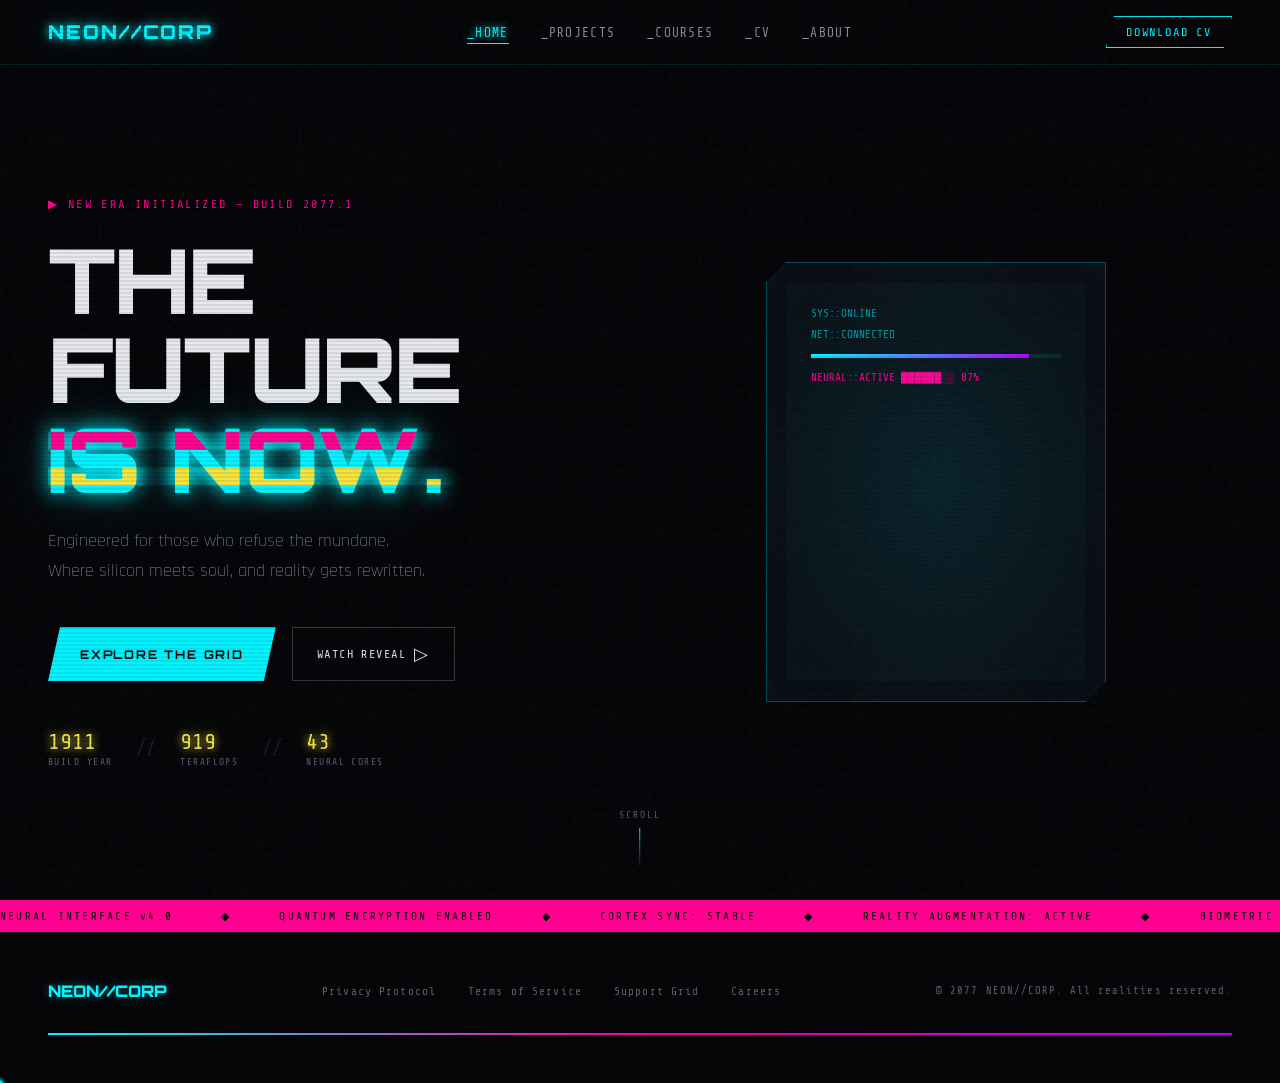
==== commit 1118cfd5: "Refactor website from single page to discrete pages per section Agent-Logs-Url: https://github.com/H" ====
--- a/index.html
+++ b/index.html
@@ -21,11 +21,11 @@
       <span class="logo-glitch" data-text="NEON//CORP">NEON//CORP</span>
     </div>
     <ul class="nav-links">
-      <li><a href="#hero">_HOME</a></li>
-      <li><a href="#products">_PROJECTS</a></li>
-      <li><a href="#features">_COURSES</a></li>
-      <li><a href="#specs">_CV</a></li>
-      <li><a href="#contact">_ABOUT</a></li>
+      <li><a href="index.html">_HOME</a></li>
+      <li><a href="projects.html">_PROJECTS</a></li>
+      <li><a href="courses.html">_COURSES</a></li>
+      <li><a href="cv.html">_CV</a></li>
+      <li><a href="about.html">_ABOUT</a></li>
     </ul>
   <div class="nav-cta">
     <button class="btn-cyber" onclick="window.open('resume.pdf')">DOWNLOAD CV</button>
@@ -111,199 +111,6 @@
     </div>
   </div>
 
-  <!-- ═══ PRODUCTS ═══ -->
-  <section id="products">
-    <div class="section-header">
-      <div class="section-tag">// PRODUCT LINE</div>
-      <h2 class="section-title">CHOOSE YOUR <span class="neon-text">WEAPON</span></h2>
-      <p class="section-sub">Engineered at the intersection of flesh and machine.</p>
-    </div>
-    <div class="products-grid">
-
-      <div class="product-card featured" data-product="phantom">
-        <div class="card-tag">MOST WANTED</div>
-        <div class="card-icon">◈</div>
-        <h3 class="card-name">PHANTOM X</h3>
-        <p class="card-tagline">Ghost in the machine. You are the signal.</p>
-        <ul class="card-specs">
-          <li><span>CPU</span> 47-Core Neural Engine</li>
-          <li><span>RAM</span> 128GB Liquid Metal</li>
-          <li><span>STORAGE</span> 8TB Quantum Drive</li>
-        </ul>
-        <div class="card-price">
-          <span class="price-from">FROM</span>
-          <span class="price-val">¥2,999</span>
-        </div>
-        <button class="btn-card">GET PHANTOM →</button>
-        <div class="card-glow"></div>
-      </div>
-
-      <div class="product-card" data-product="spectre">
-        <div class="card-icon">⬡</div>
-        <h3 class="card-name">SPECTRE PRO</h3>
-        <p class="card-tagline">For those who bend reality to their will.</p>
-        <ul class="card-specs">
-          <li><span>CPU</span> 24-Core Quantum Chip</li>
-          <li><span>RAM</span> 64GB Chrome DDR6</li>
-          <li><span>STORAGE</span> 4TB Neural SSD</li>
-        </ul>
-        <div class="card-price">
-          <span class="price-from">FROM</span>
-          <span class="price-val">¥1,799</span>
-        </div>
-        <button class="btn-card">GET SPECTRE →</button>
-        <div class="card-glow"></div>
-      </div>
-
-      <div class="product-card" data-product="void">
-        <div class="card-icon">◉</div>
-        <h3 class="card-name">VOID LITE</h3>
-        <p class="card-tagline">Entry point into the neon underground.</p>
-        <ul class="card-specs">
-          <li><span>CPU</span> 12-Core Holo Engine</li>
-          <li><span>RAM</span> 32GB Plasma DDR5</li>
-          <li><span>STORAGE</span> 2TB Ghost Drive</li>
-        </ul>
-        <div class="card-price">
-          <span class="price-from">FROM</span>
-          <span class="price-val">¥999</span>
-        </div>
-        <button class="btn-card">GET VOID →</button>
-        <div class="card-glow"></div>
-      </div>
-
-    </div>
-  </section>
-
-  <!-- ═══ FEATURES ═══ -->
-  <section id="features">
-    <div class="features-inner">
-      <div class="section-header">
-        <div class="section-tag">// CORE SYSTEMS</div>
-        <h2 class="section-title">BUILT FOR THE <span class="neon-text">EDGE</span></h2>
-      </div>
-      <div class="features-list">
-
-        <div class="feature-item" data-index="01">
-          <div class="feature-num">01</div>
-          <div class="feature-body">
-            <h3>NEURAL SYNC ENGINE</h3>
-            <p>Direct cortex interface. Your thoughts become commands at the speed of synapse. Zero latency. Zero compromise.</p>
-          </div>
-          <div class="feature-visual">
-            <div class="vis-circle">
-              <div class="vis-ring"></div>
-              <div class="vis-ring r2"></div>
-              <div class="vis-dot"></div>
-            </div>
-          </div>
-        </div>
-
-        <div class="feature-item reverse" data-index="02">
-          <div class="feature-num">02</div>
-          <div class="feature-body">
-            <h3>QUANTUM ENCRYPTION</h3>
-            <p>Military-grade. Ghost protocol. Your data exists in a superposition of states — unbreakable until observed by you alone.</p>
-          </div>
-          <div class="feature-visual">
-            <div class="vis-lock">
-              <div class="lock-body">⬡</div>
-              <div class="lock-pulse"></div>
-            </div>
-          </div>
-        </div>
-
-        <div class="feature-item" data-index="03">
-          <div class="feature-num">03</div>
-          <div class="feature-body">
-            <h3>HOLO DISPLAY ARRAY</h3>
-            <p>Project reality. 32K holographic output with zero eye strain. Your workspace floats in the air around you.</p>
-          </div>
-          <div class="feature-visual">
-            <div class="vis-holo">
-              <div class="holo-bar" style="height:60%"></div>
-              <div class="holo-bar" style="height:90%"></div>
-              <div class="holo-bar" style="height:45%"></div>
-              <div class="holo-bar" style="height:75%"></div>
-              <div class="holo-bar" style="height:30%"></div>
-            </div>
-          </div>
-        </div>
-
-      </div>
-    </div>
-  </section>
-
-  <!-- ═══ SPECS MARQUEE ═══ -->
-  <section id="specs">
-    <div class="specs-marquee">
-      <div class="marquee-track">
-        <span>999 TERAFLOPS</span><span>·</span>
-        <span>128GB LIQUID RAM</span><span>·</span>
-        <span>8TB QUANTUM STORAGE</span><span>·</span>
-        <span>47-CORE NEURAL ENGINE</span><span>·</span>
-        <span>32K HOLO DISPLAY</span><span>·</span>
-        <span>48HR PLASMA BATTERY</span><span>·</span>
-        <span>999 TERAFLOPS</span><span>·</span>
-        <span>128GB LIQUID RAM</span><span>·</span>
-        <span>8TB QUANTUM STORAGE</span><span>·</span>
-        <span>47-CORE NEURAL ENGINE</span><span>·</span>
-      </div>
-    </div>
-    <div class="specs-grid-wrap">
-      <div class="section-header">
-        <div class="section-tag">// TECH SPECS</div>
-        <h2 class="section-title">RAW <span class="neon-text">POWER</span></h2>
-      </div>
-      <div class="specs-grid">
-        <div class="spec-block">
-          <div class="spec-icon">⚡</div>
-          <div class="spec-value counter" data-target="999">0</div>
-          <div class="spec-unit">TFLOPS</div>
-          <div class="spec-label">Processing Power</div>
-        </div>
-        <div class="spec-block">
-          <div class="spec-icon">◈</div>
-          <div class="spec-value counter" data-target="128">0</div>
-          <div class="spec-unit">GB</div>
-          <div class="spec-label">Liquid Metal RAM</div>
-        </div>
-        <div class="spec-block">
-          <div class="spec-icon">◉</div>
-          <div class="spec-value counter" data-target="48">0</div>
-          <div class="spec-unit">HR</div>
-          <div class="spec-label">Plasma Battery Life</div>
-        </div>
-        <div class="spec-block">
-          <div class="spec-icon">⬡</div>
-          <div class="spec-value counter" data-target="32">0</div>
-          <div class="spec-unit">K</div>
-          <div class="spec-label">Holo Resolution</div>
-        </div>
-      </div>
-    </div>
-  </section>
-
-  <!-- ═══ CTA ═══ -->
-  <section id="contact">
-    <div class="cta-wrap">
-      <div class="cta-glitch-bg"></div>
-      <div class="cta-content">
-        <div class="section-tag">// JACK IN NOW</div>
-        <h2 class="cta-title">READY TO <span class="neon-text">TRANSCEND</span>?</h2>
-        <p class="cta-sub">Join 2.4 million operators already living in the grid.</p>
-        <div class="cta-form">
-          <div class="input-wrap">
-            <input type="email" placeholder="ENTER YOUR NEURAL ADDRESS" class="cyber-input" />
-            <div class="input-border"></div>
-          </div>
-          <button class="btn-primary-cyber">INITIALIZE</button>
-        </div>
-        <p class="cta-disclaimer">No spam. No corpo. Just the grid.</p>
-      </div>
-    </div>
-  </section>
-
   <!-- ═══ FOOTER ═══ -->
   <footer>
     <div class="footer-inner">
--- a/style.css
+++ b/style.css
@@ -129,8 +129,8 @@
   background: var(--neon-cyan);
   transition: width 0.3s ease;
 }
-.nav-links a:hover { color: var(--neon-cyan); text-shadow: 0 0 8px var(--neon-cyan); }
-.nav-links a:hover::after { width: 100%; }
+.nav-links a:hover, .nav-links a.active { color: var(--neon-cyan); text-shadow: 0 0 8px var(--neon-cyan); }
+.nav-links a:hover::after, .nav-links a.active::after { width: 100%; }
 
 .btn-cyber {
   font-family: var(--font-mono);
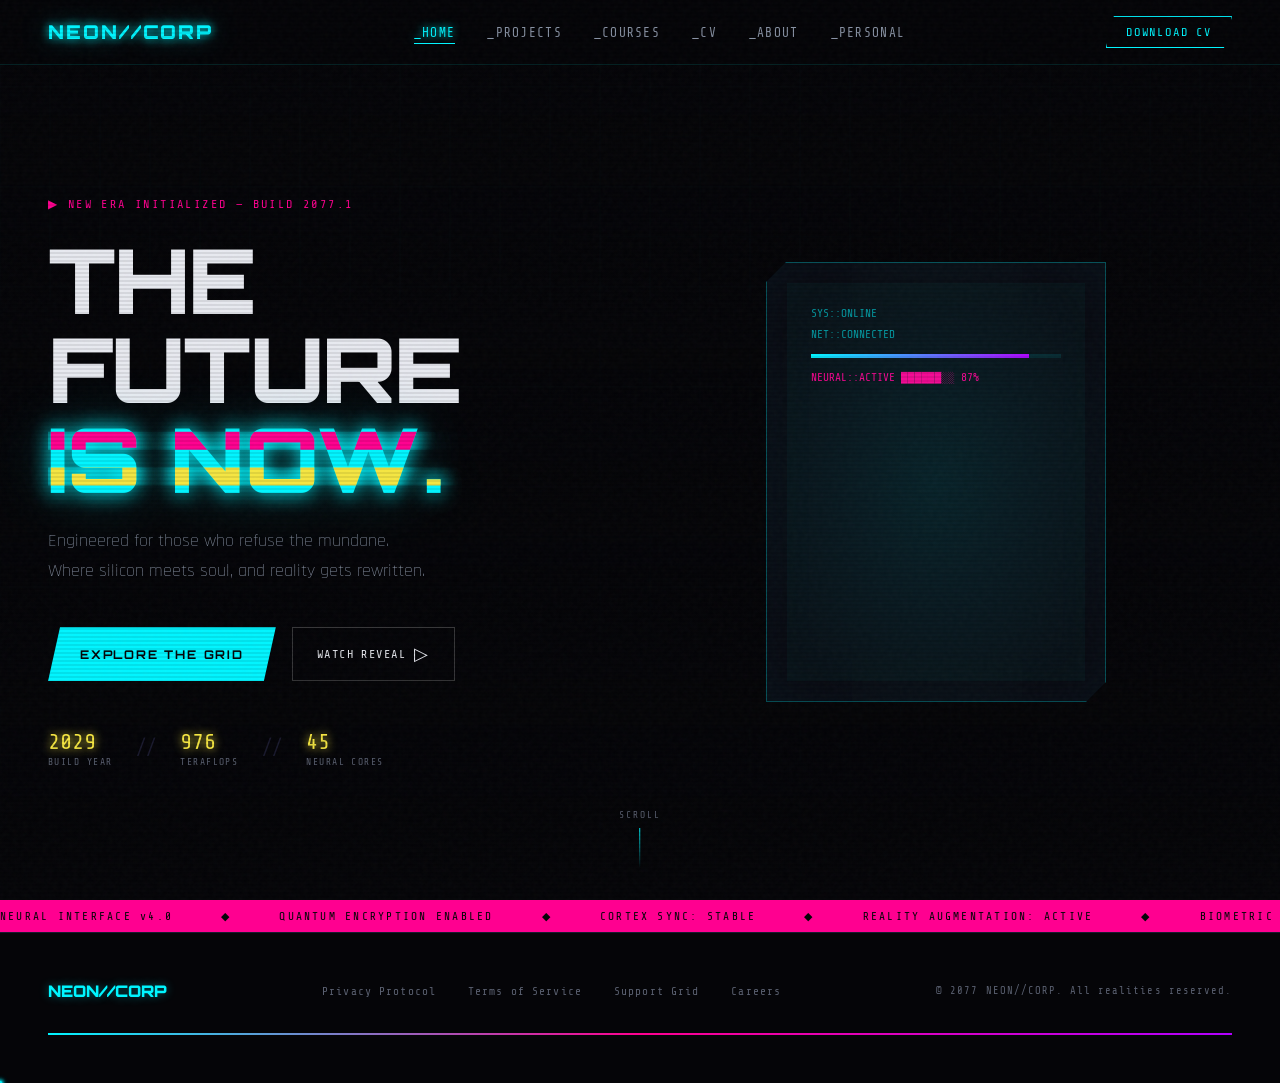
==== commit 32d6ea5d: "Add personal.html favorites page with Apple-style rounded image cards Agent-Logs-Url: https://github" ====
--- a/index.html
+++ b/index.html
@@ -26,6 +26,7 @@
       <li><a href="courses.html">_COURSES</a></li>
       <li><a href="cv.html">_CV</a></li>
       <li><a href="about.html">_ABOUT</a></li>
+      <li><a href="personal.html">_PERSONAL</a></li>
     </ul>
   <div class="nav-cta">
     <button class="btn-cyber" onclick="window.open('resume.pdf')">DOWNLOAD CV</button>
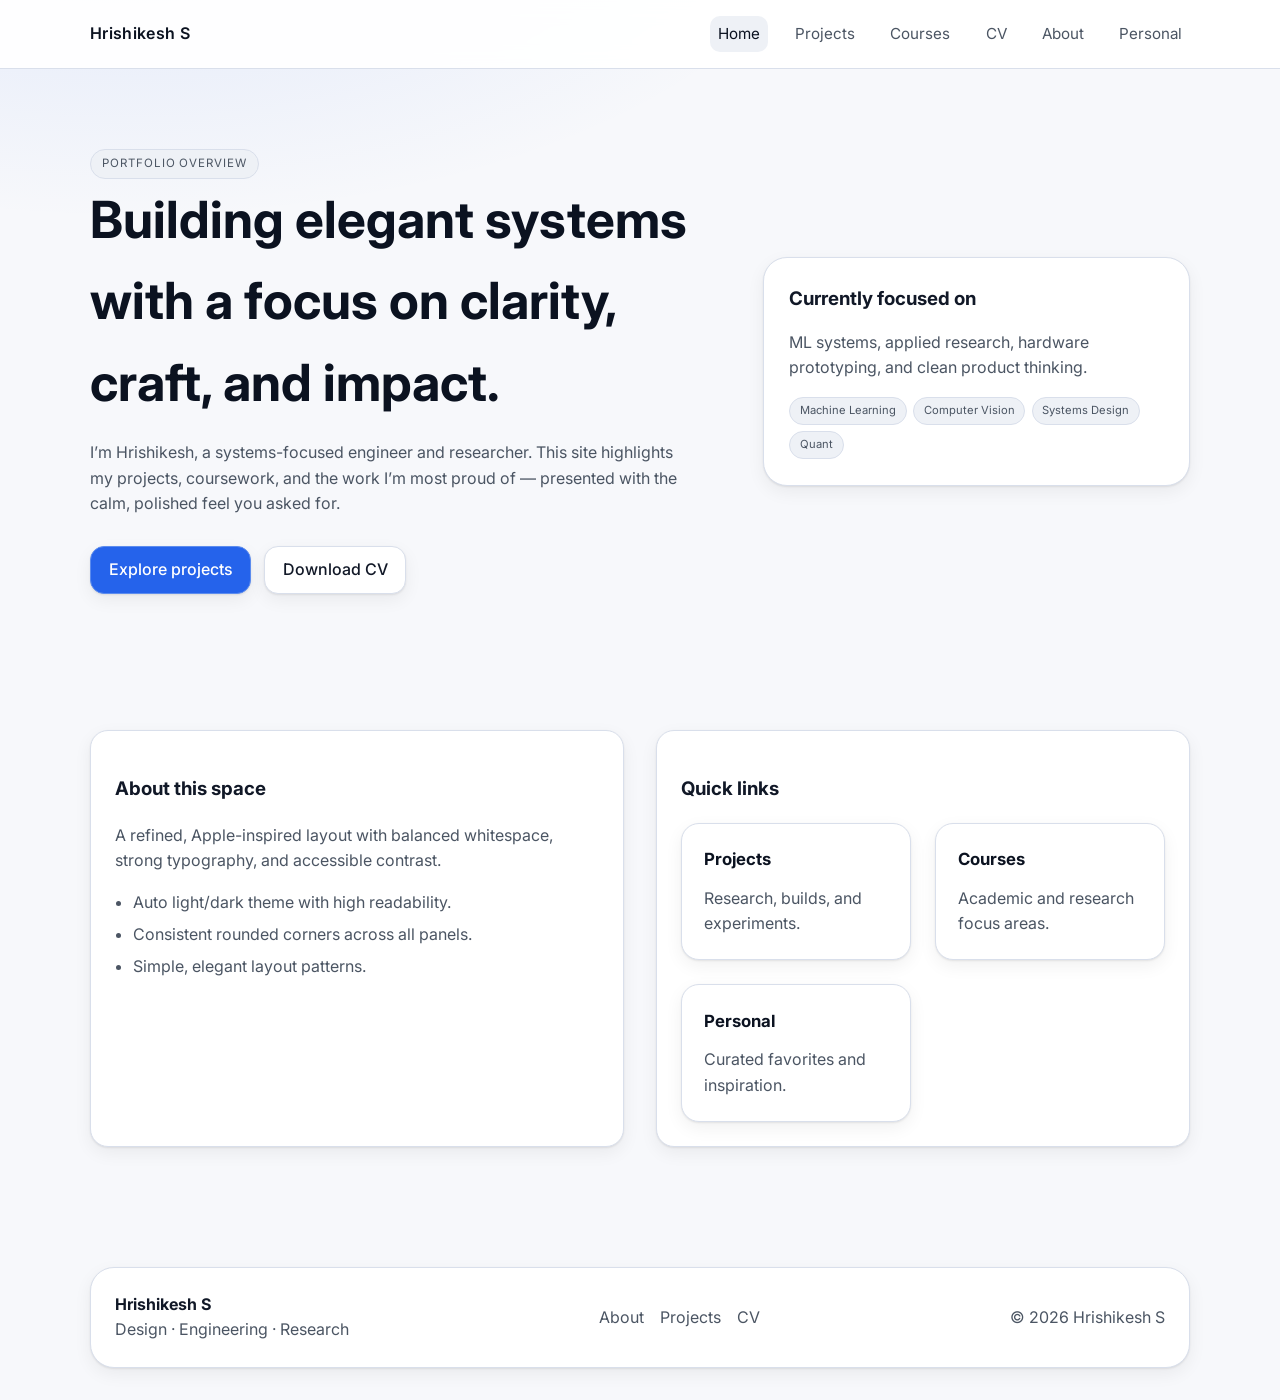
==== commit 6e1536c1: "Refactor HTML and JS for Apple-inspired minimal layout across all pages" ====
--- a/index.html
+++ b/index.html
@@ -2,131 +2,101 @@
 <html lang="en">
 <head>
   <meta charset="UTF-8" />
-  <meta name="viewport" content="width=device-width, initial-scale=1.0"/>
-  <title>NEON//CORP — Beyond Reality</title>
+  <meta name="viewport" content="width=device-width, initial-scale=1.0" />
+  <title>Hrishikesh S — Home</title>
   <link rel="stylesheet" href="style.css" />
-  <link rel="preconnect" href="https://fonts.googleapis.com">
-  <link href="https://fonts.googleapis.com/css2?family=Orbitron:wght@400;700;900&family=Share+Tech+Mono&family=Rajdhani:wght@300;400;600&display=swap" rel="stylesheet">
+  <link rel="preconnect" href="https://fonts.googleapis.com" />
+  <link rel="preconnect" href="https://fonts.gstatic.com" crossorigin />
+  <link href="https://fonts.googleapis.com/css2?family=Inter:wght@300;400;500;600;700&display=swap" rel="stylesheet" />
 </head>
 <body>
-
-  <!-- Scanline overlay -->
-  <div class="scanlines"></div>
-  <!-- Glitch noise layer -->
-  <div class="noise"></div>
-
-  <!-- ═══ NAVBAR ═══ -->
-  <nav id="navbar">
-    <div class="nav-logo">
-      <span class="logo-glitch" data-text="NEON//CORP">NEON//CORP</span>
-    </div>
-    <ul class="nav-links">
-      <li><a href="index.html">_HOME</a></li>
-      <li><a href="projects.html">_PROJECTS</a></li>
-      <li><a href="courses.html">_COURSES</a></li>
-      <li><a href="cv.html">_CV</a></li>
-      <li><a href="about.html">_ABOUT</a></li>
-      <li><a href="personal.html">_PERSONAL</a></li>
-    </ul>
-  <div class="nav-cta">
-    <button class="btn-cyber" onclick="window.open('resume.pdf')">DOWNLOAD CV</button>
-  </div>
-  <div class="hamburger" id="hamburger">
-    <span></span><span></span><span></span>
-  </div>
-</nav>
-
-  <!-- ═══ HERO ═══ -->
-  <section id="hero">
-    <div class="hero-bg">
-      <canvas id="gridCanvas"></canvas>
-    </div>
-    <div class="hero-content">
-      <div class="hero-eyebrow">
-        <span class="blink">▶</span> NEW ERA INITIALIZED — BUILD 2077.1
-      </div>
-      <h1 class="hero-title">
-        <span class="line1">THE FUTURE</span>
-        <span class="line2 glitch-text" data-text="IS NOW.">IS NOW.</span>
-      </h1>
-      <p class="hero-sub">
-        Engineered for those who refuse the mundane.<br/>
-        Where silicon meets soul, and reality gets rewritten.
-      </p>
-      <div class="hero-actions">
-        <button class="btn-primary-cyber">EXPLORE THE GRID</button>
-        <button class="btn-ghost-cyber">WATCH REVEAL <span class="play-icon">▷</span></button>
-      </div>
-      <div class="hero-stats">
-        <div class="stat"><span class="stat-num" data-target="2077">0</span><span class="stat-label">BUILD YEAR</span></div>
-        <div class="stat-divider">//</div>
-        <div class="stat"><span class="stat-num" data-target="999">0</span><span class="stat-label">TERAFLOPS</span></div>
-        <div class="stat-divider">//</div>
-        <div class="stat"><span class="stat-num" data-target="47">0</span><span class="stat-label">NEURAL CORES</span></div>
+  <nav class="navbar">
+    <div class="container navbar-inner">
+      <a class="nav-brand" href="index.html">Hrishikesh S</a>
+      <button class="nav-toggle" aria-expanded="false" aria-label="Toggle navigation">☰</button>
+      <div class="nav-menu">
+        <a href="index.html">Home</a>
+        <a href="projects.html">Projects</a>
+        <a href="courses.html">Courses</a>
+        <a href="cv.html">CV</a>
+        <a href="about.html">About</a>
+        <a href="personal.html">Personal</a>
       </div>
     </div>
-    <div class="hero-device">
-      <div class="device-frame">
-        <div class="device-screen">
-          <div class="screen-content">
-            <div class="screen-hud">
-              <div class="hud-line">SYS::ONLINE</div>
-              <div class="hud-line">NET::CONNECTED</div>
-              <div class="hud-bar"><span style="width:87%"></span></div>
-              <div class="hud-line accent">NEURAL::ACTIVE ██████░░ 87%</div>
-            </div>
+  </nav>
+
+  <main>
+    <section class="hero">
+      <div class="container hero-grid">
+        <div>
+          <span class="pill">Portfolio Overview</span>
+          <h1 class="hero-title">Building elegant systems with a focus on clarity, craft, and impact.</h1>
+          <p class="hero-sub">I’m Hrishikesh, a systems-focused engineer and researcher. This site highlights my projects, coursework, and the work I’m most proud of — presented with the calm, polished feel you asked for.</p>
+          <div class="hero-actions">
+            <a class="btn btn-primary" href="projects.html">Explore projects</a>
+            <a class="btn" href="resume.pdf">Download CV</a>
           </div>
         </div>
-        <div class="device-glow"></div>
+        <div class="hero-card">
+          <h3>Currently focused on</h3>
+          <p class="muted">ML systems, applied research, hardware prototyping, and clean product thinking.</p>
+          <div class="tag-list" style="margin-top:1rem">
+            <span class="tag">Machine Learning</span>
+            <span class="tag">Computer Vision</span>
+            <span class="tag">Systems Design</span>
+            <span class="tag">Quant</span>
+          </div>
+        </div>
       </div>
+    </section>
+
+    <section class="section">
+      <div class="container split">
+        <div class="surface reveal">
+          <h3>About this space</h3>
+          <p class="muted">A refined, Apple-inspired layout with balanced whitespace, strong typography, and accessible contrast.</p>
+          <ul class="list">
+            <li>Auto light/dark theme with high readability.</li>
+            <li>Consistent rounded corners across all panels.</li>
+            <li>Simple, elegant layout patterns.</li>
+          </ul>
+        </div>
+        <div class="surface reveal">
+          <h3>Quick links</h3>
+          <div class="card-grid">
+            <a class="card" href="projects.html">
+              <h3>Projects</h3>
+              <p class="muted">Research, builds, and experiments.</p>
+            </a>
+            <a class="card" href="courses.html">
+              <h3>Courses</h3>
+              <p class="muted">Academic and research focus areas.</p>
+            </a>
+            <a class="card" href="personal.html">
+              <h3>Personal</h3>
+              <p class="muted">Curated favorites and inspiration.</p>
+            </a>
+          </div>
+        </div>
+      </div>
+    </section>
+  </main>
+
+  <footer class="site-footer">
+    <div class="container footer-inner">
+      <div>
+        <strong>Hrishikesh S</strong>
+        <div class="muted">Design · Engineering · Research</div>
+      </div>
+      <div class="footer-links">
+        <a href="about.html">About</a>
+        <a href="projects.html">Projects</a>
+        <a href="cv.html">CV</a>
+      </div>
+      <div class="muted">© <span id="year"></span> Hrishikesh S</div>
     </div>
-    <div class="scroll-indicator">
-      <span>SCROLL</span>
-      <div class="scroll-line"></div>
-    </div>
-  </section>
-
-  <!-- ═══ TICKER ═══ -->
-  <div class="ticker-wrap">
-    <div class="ticker">
-      <span>NEURAL INTERFACE v4.0</span>
-      <span>◆</span>
-      <span>QUANTUM ENCRYPTION ENABLED</span>
-      <span>◆</span>
-      <span>CORTEX SYNC: STABLE</span>
-      <span>◆</span>
-      <span>REALITY AUGMENTATION: ACTIVE</span>
-      <span>◆</span>
-      <span>BIOMETRIC LOCK: ENGAGED</span>
-      <span>◆</span>
-      <span>CHROME FIRMWARE 2077.1</span>
-      <span>◆</span>
-      <span>NEURAL INTERFACE v4.0</span>
-      <span>◆</span>
-      <span>QUANTUM ENCRYPTION ENABLED</span>
-      <span>◆</span>
-      <span>CORTEX SYNC: STABLE</span>
-      <span>◆</span>
-      <span>REALITY AUGMENTATION: ACTIVE</span>
-      <span>◆</span>
-    </div>
-  </div>
-
-  <!-- ═══ FOOTER ═══ -->
-  <footer>
-    <div class="footer-inner">
-      <div class="footer-logo">NEON//CORP</div>
-      <div class="footer-links">
-        <a href="#">Privacy Protocol</a>
-        <a href="#">Terms of Service</a>
-        <a href="#">Support Grid</a>
-        <a href="#">Careers</a>
-      </div>
-      <div class="footer-copy">© 2077 NEON//CORP. All realities reserved.</div>
-    </div>
-    <div class="footer-bar"></div>
   </footer>
 
   <script src="script.js"></script>
 </body>
-</html>+</html>
--- a/style.css
+++ b/style.css
@@ -1,802 +1,399 @@
-/* ═══════════════════════════════════════════
-   NEON//CORP — CYBERPUNK STYLESHEET
-   ═══════════════════════════════════════════ */
-
+/* Minimal, accessible, auto light/dark theme */
 :root {
-  --neon-cyan:    #00f5ff;
-  --neon-pink:    #ff0090;
-  --neon-yellow:  #f5e642;
-  --neon-purple:  #b200ff;
-  --dark-bg:      #050508;
-  --dark-card:    #0a0a12;
-  --dark-border:  #1a1a2e;
-  --chrome:       #8892a4;
-  --text-main:    #e8eaf0;
-  --text-dim:     #5a6070;
-  --font-display: 'Orbitron', sans-serif;
-  --font-mono:    'Share Tech Mono', monospace;
-  --font-body:    'Rajdhani', sans-serif;
-}
-
-*, *::before, *::after { box-sizing: border-box; margin: 0; padding: 0; }
-
-html { scroll-behavior: smooth; }
+  color-scheme: light dark;
+
+  --radius-sm: 10px;
+  --radius-md: 14px;
+  --radius-lg: 18px;
+  --radius-xl: 24px;
+
+  --shadow-sm: 0 1px 2px rgba(0,0,0,0.08), 0 6px 18px rgba(0,0,0,0.06);
+  --shadow-md: 0 14px 40px rgba(0,0,0,0.12);
+
+  --font-sans: "Inter", "SF Pro Text", "Segoe UI", Roboto, "Helvetica Neue", Arial, system-ui, sans-serif;
+  --font-mono: ui-monospace, SFMono-Regular, Menlo, Consolas, "Liberation Mono", monospace;
+
+  --bg: #f7f8fb;
+  --bg-elev: #ffffff;
+  --bg-soft: #eef1f6;
+  --text: #111827;
+  --text-muted: #4b5563;
+  --heading: #0b1220;
+  --border: #d9dfeb;
+  --accent: #2563eb;
+  --accent-strong: #1d4ed8;
+  --accent-contrast: #ffffff;
+  --focus: #0ea5e9;
+}
+
+@media (prefers-color-scheme: dark) {
+  :root {
+    --bg: #0b1020;
+    --bg-elev: #121a2d;
+    --bg-soft: #18233b;
+    --text: #e5e7eb;
+    --text-muted: #9ca3af;
+    --heading: #f3f4f6;
+    --border: #2a3957;
+    --accent: #60a5fa;
+    --accent-strong: #3b82f6;
+    --accent-contrast: #0b1020;
+    --focus: #38bdf8;
+    --shadow-sm: 0 1px 2px rgba(0,0,0,0.35), 0 8px 18px rgba(0,0,0,0.25);
+    --shadow-md: 0 16px 42px rgba(0,0,0,0.35);
+  }
+}
+
+* {
+  box-sizing: border-box;
+}
+
+html {
+  scroll-behavior: smooth;
+}
 
 body {
-  background: var(--dark-bg);
-  color: var(--text-main);
-  font-family: var(--font-body);
+  margin: 0;
+  background: radial-gradient(1200px 600px at 10% -10%, color-mix(in oklab, var(--accent) 12%, transparent), transparent 60%), var(--bg);
+  color: var(--text);
+  font-family: var(--font-sans);
+  line-height: 1.6;
   font-size: 16px;
-  overflow-x: hidden;
-  cursor: crosshair;
-}
-
-/* ── OVERLAYS ── */
-.scanlines {
-  position: fixed; inset: 0; z-index: 9999;
-  pointer-events: none;
-  background: repeating-linear-gradient(
-    0deg,
-    transparent,
-    transparent 2px,
-    rgba(0,0,0,0.08) 2px,
-    rgba(0,0,0,0.08) 4px
-  );
-}
-
-.noise {
-  position: fixed; inset: 0; z-index: 9998;
-  pointer-events: none;
-  opacity: 0.03;
-  background-image: url("data:image/svg+xml,%3Csvg viewBox='0 0 200 200' xmlns='http://www.w3.org/2000/svg'%3E%3Cfilter id='n'%3E%3CfeTurbulence type='fractalNoise' baseFrequency='0.9' numOctaves='4'/%3E%3C/filter%3E%3Crect width='100%25' height='100%25' filter='url(%23n)'/%3E%3C/svg%3E");
-  animation: noiseAnim 0.5s steps(2) infinite;
-}
-@keyframes noiseAnim {
-  0%   { transform: translate(0,0); }
-  25%  { transform: translate(-1%, 1%); }
-  50%  { transform: translate(1%, -1%); }
-  75%  { transform: translate(-1%, -1%); }
-  100% { transform: translate(1%, 1%); }
-}
-
-/* ── NAVBAR ── */
-#navbar {
-  position: fixed; top: 0; left: 0; right: 0; z-index: 1000;
-  display: flex; align-items: center; justify-content: space-between;
-  padding: 1rem 3rem;
-  background: rgba(5,5,8,0.85);
-  backdrop-filter: blur(20px);
-  border-bottom: 1px solid rgba(0,245,255,0.12);
-  transition: all 0.3s ease;
-}
-#navbar.scrolled {
-  padding: 0.6rem 3rem;
-  border-bottom-color: rgba(0,245,255,0.3);
-  box-shadow: 0 0 30px rgba(0,245,255,0.08);
-}
-
-.nav-logo {
-  font-family: var(--font-display);
-  font-size: 1.2rem;
-  font-weight: 900;
-  letter-spacing: 0.1em;
-}
-
-.logo-glitch {
-  position: relative;
-  color: var(--neon-cyan);
-  text-shadow: 0 0 10px var(--neon-cyan), 0 0 30px rgba(0,245,255,0.4);
-}
-.logo-glitch::before,
-.logo-glitch::after {
-  content: attr(data-text);
-  position: absolute; top: 0; left: 0;
-  opacity: 0;
-}
-.logo-glitch:hover::before {
-  color: var(--neon-pink);
-  clip-path: polygon(0 0, 100% 0, 100% 45%, 0 45%);
-  transform: translateX(-2px);
-  opacity: 0.8;
-  animation: glitch1 0.3s steps(2) infinite;
-}
-.logo-glitch:hover::after {
-  color: var(--neon-yellow);
-  clip-path: polygon(0 55%, 100% 55%, 100% 100%, 0 100%);
-  transform: translateX(2px);
-  opacity: 0.8;
-  animation: glitch2 0.3s steps(2) infinite;
-}
-@keyframes glitch1 { 0%,100% { transform: translateX(-2px) } 50% { transform: translateX(2px) } }
-@keyframes glitch2 { 0%,100% { transform: translateX(2px) } 50% { transform: translateX(-2px) } }
-
-.nav-links {
-  list-style: none;
-  display: flex; gap: 2rem;
-}
-.nav-links a {
-  font-family: var(--font-mono);
-  font-size: 0.8rem;
-  color: var(--chrome);
+}
+
+img {
+  max-width: 100%;
+  display: block;
+  border-radius: var(--radius-lg);
+}
+
+a {
+  color: inherit;
   text-decoration: none;
-  letter-spacing: 0.1em;
-  transition: color 0.2s, text-shadow 0.2s;
-  position: relative;
-}
-.nav-links a::after {
-  content: '';
-  position: absolute; bottom: -4px; left: 0; width: 0; height: 1px;
-  background: var(--neon-cyan);
-  transition: width 0.3s ease;
-}
-.nav-links a:hover, .nav-links a.active { color: var(--neon-cyan); text-shadow: 0 0 8px var(--neon-cyan); }
-.nav-links a:hover::after, .nav-links a.active::after { width: 100%; }
-
-.btn-cyber {
-  font-family: var(--font-mono);
-  font-size: 0.75rem;
-  letter-spacing: 0.15em;
-  padding: 0.5rem 1.2rem;
-  background: transparent;
-  border: 1px solid var(--neon-cyan);
-  color: var(--neon-cyan);
+}
+
+a:hover {
+  color: var(--accent-strong);
+}
+
+p {
+  color: var(--text-muted);
+}
+
+:focus-visible {
+  outline: 3px solid var(--focus);
+  outline-offset: 2px;
+  border-radius: var(--radius-sm);
+}
+
+.container {
+  width: min(1100px, 100% - 2.4rem);
+  margin: 0 auto;
+}
+
+.section {
+  padding: 4.5rem 0;
+}
+
+.section-header {
+  max-width: 720px;
+  margin-bottom: 2.5rem;
+}
+
+.section-header h2 {
+  margin: 0 0 0.8rem;
+  font-size: clamp(1.6rem, 2.4vw, 2.4rem);
+  color: var(--heading);
+}
+
+.section-header p {
+  margin: 0;
+}
+
+.muted {
+  color: var(--text-muted);
+}
+
+.pill {
+  display: inline-flex;
+  align-items: center;
+  gap: 0.4rem;
+  padding: 0.3rem 0.7rem;
+  border-radius: 999px;
+  background: var(--bg-soft);
+  border: 1px solid var(--border);
+  font-size: 0.72rem;
+  letter-spacing: 0.08em;
+  text-transform: uppercase;
+  color: var(--text-muted);
+}
+
+.navbar {
+  position: sticky;
+  top: 0;
+  z-index: 100;
+  background: color-mix(in oklab, var(--bg-elev) 92%, transparent);
+  border-bottom: 1px solid var(--border);
+  backdrop-filter: blur(10px);
+}
+
+.navbar-inner {
+  display: flex;
+  align-items: center;
+  justify-content: space-between;
+  padding: 1rem 0;
+}
+
+.nav-brand {
+  font-weight: 600;
+  color: var(--heading);
+  letter-spacing: 0.02em;
+}
+
+.nav-menu {
+  display: flex;
+  gap: 1.2rem;
+  align-items: center;
+}
+
+.nav-menu a {
+  font-size: 0.95rem;
+  color: var(--text-muted);
+  padding: 0.35rem 0.5rem;
+  border-radius: var(--radius-sm);
+}
+
+.nav-menu a.active,
+.nav-menu a:hover {
+  color: var(--heading);
+  background: var(--bg-soft);
+}
+
+.nav-toggle {
+  display: none;
+  border: 1px solid var(--border);
+  background: var(--bg-elev);
+  border-radius: var(--radius-sm);
+  padding: 0.4rem 0.6rem;
+  font-size: 1rem;
   cursor: pointer;
-  position: relative;
-  overflow: hidden;
-  transition: all 0.3s;
-  clip-path: polygon(8px 0%, 100% 0%, calc(100% - 8px) 100%, 0% 100%);
-}
-.btn-cyber::before {
-  content: '';
-  position: absolute; inset: 0;
-  background: var(--neon-cyan);
-  transform: translateX(-105%);
-  transition: transform 0.3s ease;
-  z-index: -1;
-}
-.btn-cyber:hover { color: var(--dark-bg); box-shadow: 0 0 20px rgba(0,245,255,0.5); }
-.btn-cyber:hover::before { transform: translateX(0); }
-
-.hamburger {
-  display: none;
-  flex-direction: column; gap: 5px; cursor: pointer;
-}
-.hamburger span {
-  display: block; width: 24px; height: 2px;
-  background: var(--neon-cyan);
-}
-
-/* ── HERO ── */
-#hero {
-  position: relative;
-  min-height: 100vh;
+}
+
+.hero {
+  padding: 5rem 0 4rem;
+}
+
+.hero-grid {
+  display: grid;
+  grid-template-columns: 1.2fr 0.8fr;
+  gap: 2rem;
+  align-items: center;
+}
+
+.hero-title {
+  font-size: clamp(2.4rem, 4vw, 3.6rem);
+  margin: 0 0 1rem;
+  color: var(--heading);
+}
+
+.hero-sub {
+  margin: 0 0 1.8rem;
+  max-width: 60ch;
+}
+
+.hero-card {
+  background: var(--bg-elev);
+  border: 1px solid var(--border);
+  border-radius: var(--radius-xl);
+  padding: 1.6rem;
+  box-shadow: var(--shadow-sm);
+}
+
+.hero-card h3 {
+  margin: 0 0 0.6rem;
+}
+
+.hero-actions {
+  display: flex;
+  flex-wrap: wrap;
+  gap: 0.8rem;
+}
+
+.btn {
+  display: inline-flex;
+  align-items: center;
+  justify-content: center;
+  gap: 0.5rem;
+  padding: 0.65rem 1.1rem;
+  border-radius: var(--radius-md);
+  border: 1px solid var(--border);
+  font-weight: 500;
+  cursor: pointer;
+  transition: transform 0.15s ease, box-shadow 0.2s ease, border-color 0.2s ease;
+  background: var(--bg-elev);
+  color: var(--text);
+  box-shadow: var(--shadow-sm);
+}
+
+.btn-primary {
+  background: var(--accent);
+  color: var(--accent-contrast);
+  border-color: color-mix(in oklab, var(--accent) 70%, var(--border));
+}
+
+.btn:hover {
+  transform: translateY(-1px);
+  border-color: var(--accent);
+  box-shadow: var(--shadow-md);
+}
+
+.card-grid {
+  display: grid;
+  grid-template-columns: repeat(auto-fit, minmax(230px, 1fr));
+  gap: 1.5rem;
+}
+
+.card {
+  background: var(--bg-elev);
+  border: 1px solid var(--border);
+  border-radius: var(--radius-lg);
+  padding: 1.4rem;
+  box-shadow: var(--shadow-sm);
+  display: flex;
+  flex-direction: column;
+  gap: 0.8rem;
+}
+
+.card h3 {
+  margin: 0;
+  color: var(--heading);
+  font-size: 1.05rem;
+}
+
+.card p {
+  margin: 0;
+}
+
+.card-meta {
+  font-size: 0.85rem;
+  color: var(--text-muted);
+}
+
+.tag-list {
+  display: flex;
+  flex-wrap: wrap;
+  gap: 0.4rem;
+}
+
+.tag {
+  padding: 0.25rem 0.6rem;
+  border-radius: 999px;
+  background: var(--bg-soft);
+  border: 1px solid var(--border);
+  font-size: 0.7rem;
+  color: var(--text-muted);
+}
+
+.list {
+  margin: 0;
+  padding-left: 1.1rem;
+  color: var(--text-muted);
+}
+
+.list li {
+  margin-bottom: 0.4rem;
+}
+
+.split {
   display: grid;
   grid-template-columns: 1fr 1fr;
-  align-items: center;
-  padding: 8rem 3rem 4rem;
-  overflow: hidden;
-}
-
-.hero-bg {
-  position: absolute; inset: 0; z-index: 0;
-}
-#gridCanvas {
-  width: 100%; height: 100%;
-  opacity: 0.3;
-}
-
-.hero-content {
-  position: relative; z-index: 2;
-  max-width: 600px;
-}
-
-.hero-eyebrow {
-  font-family: var(--font-mono);
-  font-size: 0.75rem;
-  color: var(--neon-pink);
-  letter-spacing: 0.2em;
-  margin-bottom: 1.5rem;
-  animation: fadeSlideIn 0.8s 0.2s both;
-}
-.blink { animation: blink 1s step-end infinite; }
-@keyframes blink { 50% { opacity: 0; } }
-
-.hero-title {
-  font-family: var(--font-display);
-  font-weight: 900;
-  line-height: 1;
-  margin-bottom: 1.5rem;
-}
-.hero-title .line1 {
-  display: block;
-  font-size: clamp(3rem, 7vw, 6rem);
-  color: var(--text-main);
-  letter-spacing: -0.02em;
-  animation: fadeSlideIn 0.8s 0.4s both;
-}
-.hero-title .line2 {
-  display: block;
-  font-size: clamp(3rem, 7vw, 6rem);
-  color: var(--neon-cyan);
-  text-shadow: 0 0 20px var(--neon-cyan), 0 0 60px rgba(0,245,255,0.3);
-  animation: fadeSlideIn 0.8s 0.6s both;
-}
-
-.glitch-text {
-  position: relative;
-}
-.glitch-text::before, .glitch-text::after {
-  content: attr(data-text);
-  position: absolute; top: 0; left: 0; width: 100%;
-}
-.glitch-text::before {
-  color: var(--neon-pink);
-  animation: heroGlitch1 4s 2s infinite;
-  clip-path: polygon(0 20%, 100% 20%, 100% 40%, 0 40%);
-}
-.glitch-text::after {
-  color: var(--neon-yellow);
-  animation: heroGlitch2 4s 2.1s infinite;
-  clip-path: polygon(0 60%, 100% 60%, 100% 80%, 0 80%);
-}
-@keyframes heroGlitch1 {
-  0%,95%,100% { transform: none; opacity: 0; }
-  96% { transform: translateX(-4px); opacity: 0.8; }
-  98% { transform: translateX(4px); opacity: 0.8; }
-}
-@keyframes heroGlitch2 {
-  0%,95%,100% { transform: none; opacity: 0; }
-  97% { transform: translateX(3px); opacity: 0.8; }
-  99% { transform: translateX(-3px); opacity: 0.8; }
-}
-
-.hero-sub {
-  font-size: 1.1rem;
-  line-height: 1.7;
-  color: var(--chrome);
-  margin-bottom: 2.5rem;
-  font-weight: 300;
-  animation: fadeSlideIn 0.8s 0.8s both;
-}
-
-.hero-actions {
-  display: flex; gap: 1rem; flex-wrap: wrap;
-  margin-bottom: 3rem;
-  animation: fadeSlideIn 0.8s 1s both;
-}
-
-.btn-primary-cyber {
-  font-family: var(--font-display);
-  font-size: 0.75rem;
-  font-weight: 700;
-  letter-spacing: 0.15em;
-  padding: 1rem 2rem;
-  background: var(--neon-cyan);
-  border: none;
-  color: var(--dark-bg);
-  cursor: pointer;
-  position: relative;
-  overflow: hidden;
-  clip-path: polygon(12px 0%, 100% 0%, calc(100% - 12px) 100%, 0% 100%);
-  transition: all 0.3s;
-}
-.btn-primary-cyber::before {
-  content: '';
-  position: absolute; inset: 0;
-  background: linear-gradient(90deg, transparent, rgba(255,255,255,0.3), transparent);
-  transform: translateX(-100%);
-  transition: transform 0.5s;
-}
-.btn-primary-cyber:hover { box-shadow: 0 0 30px rgba(0,245,255,0.7); transform: translateY(-2px); }
-.btn-primary-cyber:hover::before { transform: translateX(100%); }
-
-.btn-ghost-cyber {
-  font-family: var(--font-mono);
-  font-size: 0.75rem;
-  letter-spacing: 0.12em;
-  padding: 1rem 1.5rem;
-  background: transparent;
-  border: 1px solid rgba(255,255,255,0.2);
-  color: var(--text-main);
-  cursor: pointer;
-  transition: all 0.3s;
-  display: flex; align-items: center; gap: 0.5rem;
-}
-.btn-ghost-cyber:hover { border-color: var(--neon-cyan); color: var(--neon-cyan); }
-.play-icon { font-size: 1.1rem; }
-
-.hero-stats {
-  display: flex; align-items: center; gap: 1.5rem;
-  font-family: var(--font-mono);
-  animation: fadeSlideIn 0.8s 1.2s both;
-}
-.stat { display: flex; flex-direction: column; gap: 0.2rem; }
-.stat-num {
-  font-size: 1.4rem;
-  color: var(--neon-yellow);
-  text-shadow: 0 0 10px var(--neon-yellow);
-}
-.stat-label { font-size: 0.6rem; color: var(--text-dim); letter-spacing: 0.15em; }
-.stat-divider { color: var(--dark-border); font-size: 1.2rem; }
-
-/* Hero Device */
-.hero-device {
-  position: relative; z-index: 2;
-  display: flex; justify-content: center; align-items: center;
-  animation: floatDevice 4s ease-in-out infinite;
-}
-@keyframes floatDevice {
-  0%,100% { transform: translateY(0); }
-  50%      { transform: translateY(-20px); }
-}
-.device-frame {
-  position: relative;
-  width: 340px; height: 440px;
-  border: 1px solid rgba(0,245,255,0.3);
-  background: rgba(10,10,18,0.9);
-  clip-path: polygon(20px 0%, 100% 0%, 100% calc(100% - 20px), calc(100% - 20px) 100%, 0% 100%, 0% 20px);
-  box-shadow:
-    0 0 0 1px rgba(0,245,255,0.1),
-    inset 0 0 60px rgba(0,245,255,0.05),
-    0 0 80px rgba(0,245,255,0.15);
-}
-.device-screen {
-  position: absolute; inset: 20px;
-  background: rgba(0,245,255,0.03);
-  overflow: hidden;
-}
-.screen-hud {
+  gap: 2rem;
+}
+
+.surface {
+  background: var(--bg-elev);
+  border: 1px solid var(--border);
+  border-radius: var(--radius-lg);
   padding: 1.5rem;
-  font-family: var(--font-mono);
-  font-size: 0.7rem;
-}
-.hud-line {
-  color: rgba(0,245,255,0.6);
-  margin-bottom: 0.5rem;
-  animation: typeIn 0.5s steps(20) both;
-}
-.hud-line:nth-child(1) { animation-delay: 1.5s; }
-.hud-line:nth-child(2) { animation-delay: 2s; }
-.hud-line:nth-child(4) { animation-delay: 2.5s; }
-.hud-line.accent { color: var(--neon-pink); }
-.hud-bar {
-  height: 4px;
-  background: rgba(0,245,255,0.1);
-  margin: 0.8rem 0;
-  overflow: hidden;
-}
-.hud-bar span {
-  display: block; height: 100%;
-  background: linear-gradient(90deg, var(--neon-cyan), var(--neon-purple));
-  animation: loadBar 2s 2s both ease-out;
-}
-@keyframes loadBar { from { width: 0 !important; } }
-@keyframes typeIn { from { opacity: 0; } to { opacity: 1; } }
-
-.device-glow {
-  position: absolute; inset: -30px;
-  background: radial-gradient(ellipse at center, rgba(0,245,255,0.08), transparent 70%);
-  pointer-events: none;
-  animation: pulseGlow 3s ease-in-out infinite;
-}
-@keyframes pulseGlow {
-  0%,100% { opacity: 0.5; }
-  50%      { opacity: 1; }
-}
-
-/* Scroll Indicator */
-.scroll-indicator {
-  position: absolute; bottom: 2rem; left: 50%; transform: translateX(-50%);
-  display: flex; flex-direction: column; align-items: center; gap: 0.5rem;
-  font-family: var(--font-mono); font-size: 0.6rem;
-  color: var(--text-dim); letter-spacing: 0.2em;
-  z-index: 2;
-}
-.scroll-line {
-  width: 1px; height: 40px;
-  background: linear-gradient(to bottom, var(--neon-cyan), transparent);
-  animation: scrollPulse 1.5s ease-in-out infinite;
-}
-@keyframes scrollPulse { 0%,100% { opacity: 0; transform: scaleY(0.5); } 50% { opacity: 1; transform: scaleY(1); } }
-
-@keyframes fadeSlideIn {
-  from { opacity: 0; transform: translateY(30px); }
-  to   { opacity: 1; transform: translateY(0); }
-}
-
-/* ── TICKER ── */
-.ticker-wrap {
-  overflow: hidden;
-  background: var(--neon-pink);
-  padding: 0.6rem 0;
-}
-.ticker {
-  display: flex; gap: 3rem; width: max-content;
-  animation: ticker 20s linear infinite;
-}
-.ticker span {
-  font-family: var(--font-mono);
-  font-size: 0.7rem;
-  color: var(--dark-bg);
-  letter-spacing: 0.2em;
-  white-space: nowrap;
-}
-@keyframes ticker { from { transform: translateX(0); } to { transform: translateX(-50%); } }
-
-/* ── SECTION SHARED ── */
-section { padding: 6rem 3rem; position: relative; }
-
-.section-header { text-align: center; margin-bottom: 4rem; }
-.section-tag {
-  font-family: var(--font-mono);
-  font-size: 0.7rem;
-  letter-spacing: 0.3em;
-  color: var(--neon-pink);
-  margin-bottom: 1rem;
-}
-.section-title {
-  font-family: var(--font-display);
-  font-size: clamp(2rem, 5vw, 3.5rem);
-  font-weight: 900;
-  letter-spacing: -0.02em;
-  line-height: 1;
-  margin-bottom: 1rem;
-}
-.neon-text {
-  color: var(--neon-cyan);
-  text-shadow: 0 0 20px var(--neon-cyan), 0 0 60px rgba(0,245,255,0.3);
-}
-.section-sub {
-  color: var(--chrome);
-  font-size: 1rem;
-  font-weight: 300;
-}
-
-/* ── PRODUCTS ── */
-#products { background: var(--dark-bg); }
-
-.products-grid {
-  display: grid;
-  grid-template-columns: repeat(3, 1fr);
-  gap: 1.5rem;
-  max-width: 1200px; margin: 0 auto;
-}
-
-.product-card {
-  position: relative;
-  background: var(--dark-card);
-  border: 1px solid var(--dark-border);
-  padding: 2.5rem 2rem;
-  overflow: hidden;
-  transition: transform 0.3s, border-color 0.3s;
-  clip-path: polygon(0 0, calc(100% - 16px) 0, 100% 16px, 100% 100%, 16px 100%, 0 calc(100% - 16px));
-}
-.product-card::before {
-  content: '';
-  position: absolute; top: 0; left: 0; right: 0; height: 1px;
-  background: linear-gradient(90deg, transparent, var(--neon-cyan), transparent);
-  transform: scaleX(0);
-  transition: transform 0.5s;
-}
-.product-card:hover { transform: translateY(-8px); border-color: rgba(0,245,255,0.3); }
-.product-card:hover::before { transform: scaleX(1); }
-.product-card:hover .card-glow { opacity: 1; }
-
-.product-card.featured {
-  border-color: rgba(0,245,255,0.25);
-  background: linear-gradient(135deg, rgba(0,245,255,0.04), var(--dark-card));
-}
-
-.card-tag {
-  position: absolute; top: 1rem; right: 1rem;
-  font-family: var(--font-mono); font-size: 0.55rem;
-  letter-spacing: 0.2em; color: var(--dark-bg);
-  background: var(--neon-yellow);
-  padding: 0.2rem 0.6rem;
-}
-
-.card-icon {
-  font-size: 2.5rem;
-  color: var(--neon-cyan);
-  text-shadow: 0 0 20px var(--neon-cyan);
-  margin-bottom: 1.5rem;
-}
-
-.card-name {
-  font-family: var(--font-display);
-  font-size: 1.5rem;
-  font-weight: 900;
-  letter-spacing: 0.05em;
-  margin-bottom: 0.5rem;
-}
-.card-tagline {
-  font-size: 0.85rem;
-  color: var(--chrome);
-  margin-bottom: 1.5rem;
-  font-weight: 300;
-}
-.card-specs {
-  list-style: none;
-  margin-bottom: 2rem;
-  border-top: 1px solid var(--dark-border);
-  padding-top: 1rem;
-}
-.card-specs li {
-  font-family: var(--font-mono);
-  font-size: 0.7rem;
-  color: var(--chrome);
-  padding: 0.4rem 0;
-  border-bottom: 1px solid rgba(255,255,255,0.04);
-  display: flex; gap: 1rem;
-}
-.card-specs li span {
-  color: var(--neon-pink);
-  min-width: 60px;
-}
-.card-price {
-  display: flex; align-items: baseline; gap: 0.5rem;
-  margin-bottom: 1.5rem;
-}
-.price-from {
-  font-family: var(--font-mono); font-size: 0.6rem;
-  color: var(--text-dim); letter-spacing: 0.15em;
-}
-.price-val {
-  font-family: var(--font-display); font-size: 1.8rem;
-  font-weight: 700; color: var(--text-main);
-}
-
-.btn-card {
+  box-shadow: var(--shadow-sm);
+}
+
+.input,
+textarea {
   width: 100%;
-  font-family: var(--font-mono);
-  font-size: 0.7rem;
-  letter-spacing: 0.15em;
-  padding: 0.8rem;
-  background: transparent;
-  border: 1px solid rgba(0,245,255,0.3);
-  color: var(--neon-cyan);
-  cursor: pointer;
-  transition: all 0.3s;
-}
-.btn-card:hover {
-  background: var(--neon-cyan);
-  color: var(--dark-bg);
-  box-shadow: 0 0 20px rgba(0,245,255,0.4);
-}
-
-.card-glow {
-  position: absolute; inset: 0;
-  background: radial-gradient(ellipse at center bottom, rgba(0,245,255,0.06), transparent 70%);
-  opacity: 0; transition: opacity 0.4s;
-  pointer-events: none;
-}
-
-/* ── FEATURES ── */
-#features {
-  background: linear-gradient(180deg, var(--dark-bg) 0%, rgba(10,5,20,1) 100%);
-}
-.features-inner { max-width: 1100px; margin: 0 auto; }
-
-.features-list { display: flex; flex-direction: column; gap: 1px; }
-.feature-item {
-  display: grid;
-  grid-template-columns: 60px 1fr 200px;
-  align-items: center; gap: 3rem;
-  padding: 3rem 0;
-  border-bottom: 1px solid var(--dark-border);
-  opacity: 0; transform: translateX(-40px);
-  transition: opacity 0.6s, transform 0.6s;
-}
-.feature-item.visible { opacity: 1; transform: translateX(0); }
-.feature-item.reverse { grid-template-columns: 60px 1fr 200px; }
-
-.feature-num {
-  font-family: var(--font-display);
-  font-size: 0.65rem;
-  color: var(--neon-pink);
-  letter-spacing: 0.15em;
-}
-.feature-body h3 {
-  font-family: var(--font-display);
-  font-size: 1.3rem; font-weight: 700;
-  margin-bottom: 0.8rem;
-  letter-spacing: 0.05em;
-}
-.feature-body p {
-  color: var(--chrome);
-  font-size: 0.95rem; line-height: 1.7;
-  font-weight: 300;
-}
-
-/* Feature Visuals */
-.vis-circle { position: relative; width: 80px; height: 80px; }
-.vis-ring {
-  position: absolute; inset: 0;
-  border: 1px solid rgba(0,245,255,0.4);
-  border-radius: 50%;
-  animation: spin 6s linear infinite;
-}
-.vis-ring.r2 {
-  inset: 12px;
-  border-color: rgba(255,0,144,0.4);
-  animation-direction: reverse;
-  animation-duration: 4s;
-}
-.vis-dot {
-  position: absolute; inset: 50%; margin: -4px;
-  width: 8px; height: 8px;
-  background: var(--neon-cyan);
-  border-radius: 50%;
-  box-shadow: 0 0 10px var(--neon-cyan);
-}
-@keyframes spin { to { transform: rotate(360deg); } }
-
-.vis-lock { position: relative; width: 60px; height: 80px; display: flex; align-items: center; justify-content: center; }
-.lock-body { font-size: 2rem; color: var(--neon-yellow); text-shadow: 0 0 15px var(--neon-yellow); }
-.lock-pulse {
-  position: absolute; inset: -10px;
-  border: 1px solid rgba(245,230,66,0.3);
-  border-radius: 50%;
-  animation: pulse 2s ease-out infinite;
-}
-@keyframes pulse { 0% { transform: scale(0.8); opacity: 1; } 100% { transform: scale(1.5); opacity: 0; } }
-
-.vis-holo {
-  display: flex; align-items: flex-end; gap: 6px; height: 80px;
-}
-.holo-bar {
-  flex: 1;
-  background: linear-gradient(to top, var(--neon-cyan), var(--neon-purple));
-  opacity: 0.7;
-  animation: barPulse 2s ease-in-out infinite;
-}
-.holo-bar:nth-child(1) { animation-delay: 0s; }
-.holo-bar:nth-child(2) { animation-delay: 0.2s; }
-.holo-bar:nth-child(3) { animation-delay: 0.4s; }
-.holo-bar:nth-child(4) { animation-delay: 0.6s; }
-.holo-bar:nth-child(5) { animation-delay: 0.8s; }
-@keyframes barPulse { 0%,100% { opacity: 0.5; } 50% { opacity: 1; } }
-
-/* ── SPECS ── */
-#specs { background: rgba(0,0,5,1); overflow: hidden; }
-
-.specs-marquee {
-  overflow: hidden; margin-bottom: 5rem;
-  border-top: 1px solid var(--dark-border);
-  border-bottom: 1px solid var(--dark-border);
-  padding: 1rem 0;
-}
-.marquee-track {
-  display: flex; gap: 3rem; width: max-content;
-  animation: ticker 25s linear infinite;
-}
-.marquee-track span {
-  font-family: var(--font-display);
-  font-size: 1.4rem; font-weight: 900;
-  letter-spacing: 0.05em;
-  color: var(--dark-border);
-  white-space: nowrap;
-}
-.marquee-track span:not(:nth-child(even)) { color: rgba(0,245,255,0.15); }
-
-.specs-grid-wrap { max-width: 1000px; margin: 0 auto; }
-.specs-grid {
-  display: grid;
-  grid-template-columns: repeat(4, 1fr);
-  gap: 2px;
-}
-.spec-block {
-  background: var(--dark-card);
-  padding: 3rem 2rem;
-  text-align: center;
-  border: 1px solid var(--dark-border);
-  transition: border-color 0.3s, transform 0.3s;
-}
-.spec-block:hover { border-color: rgba(0,245,255,0.3); transform: translateY(-4px); }
-.spec-icon { font-size: 1.5rem; color: var(--neon-pink); margin-bottom: 1rem; }
-.spec-value {
-  font-family: var(--font-display);
-  font-size: 3rem; font-weight: 900;
-  color: var(--neon-cyan);
-  text-shadow: 0 0 20px rgba(0,245,255,0.5);
-  line-height: 1;
-}
-.spec-unit {
-  font-family: var(--font-mono); font-size: 0.7rem;
-  color: var(--text-dim); letter-spacing: 0.2em;
-  margin-bottom: 0.5rem;
-}
-.spec-label { font-size: 0.8rem; color: var(--chrome); }
-
-/* ── CTA ── */
-#contact { padding: 0; }
-.cta-wrap {
-  position: relative; overflow: hidden;
-  padding: 8rem 3rem;
-  background: var(--dark-bg);
-  border-top: 1px solid var(--dark-border);
-}
-.cta-glitch-bg {
-  position: absolute; inset: 0;
-  background:
-    radial-gradient(ellipse at 20% 50%, rgba(0,245,255,0.05) 0%, transparent 60%),
-    radial-gradient(ellipse at 80% 50%, rgba(178,0,255,0.05) 0%, transparent 60%);
-}
-.cta-content {
-  position: relative; z-index: 1;
-  max-width: 600px; margin: 0 auto; text-align: center;
-}
-.cta-title {
-  font-family: var(--font-display);
-  font-size: clamp(2rem, 5vw, 3.5rem);
-  font-weight: 900; margin: 1rem 0;
-  letter-spacing: -0.02em;
-}
-.cta-sub {
-  color: var(--chrome); margin-bottom: 2.5rem;
-  font-size: 1rem; font-weight: 300;
-}
-.cta-form {
-  display: flex; gap: 0.5rem; margin-bottom: 1rem;
-}
-.input-wrap { flex: 1; position: relative; }
-.cyber-input {
-  width: 100%;
-  font-family: var(--font-mono); font-size: 0.75rem;
-  letter-spacing: 0.1em;
-  padding: 1rem 1.2rem;
-  background: rgba(0,245,255,0.03);
-  border: 1px solid rgba(0,245,255,0.2);
-  color: var(--text-main);
-  outline: none;
-  transition: border-color 0.3s;
-  clip-path: polygon(8px 0%, 100% 0%, calc(100% - 8px) 100%, 0% 100%);
-}
-.cyber-input:focus { border-color: var(--neon-cyan); box-shadow: 0 0 15px rgba(0,245,255,0.2); }
-.cyber-input::placeholder { color: var(--text-dim); }
-.cta-disclaimer { font-family: var(--font-mono); font-size: 0.65rem; color: var(--text-dim); letter-spacing: 0.1em; }
-
-/* ── FOOTER ── */
-footer {
-  background: var(--dark-bg);
-  border-top: 1px solid var(--dark-border);
-  padding: 3rem;
-}
+  border-radius: var(--radius-md);
+  border: 1px solid var(--border);
+  background: var(--bg-soft);
+  padding: 0.7rem 0.9rem;
+  color: var(--text);
+}
+
+.site-footer {
+  margin: 3rem 0 2rem;
+}
+
 .footer-inner {
-  max-width: 1200px; margin: 0 auto;
-  display: flex; justify-content: space-between; align-items: center; flex-wrap: wrap;
+  display: flex;
+  flex-wrap: wrap;
   gap: 1rem;
-}
-.footer-logo {
-  font-family: var(--font-display);
-  font-weight: 900; color: var(--neon-cyan);
-  text-shadow: 0 0 10px rgba(0,245,255,0.4);
-}
-.footer-links { display: flex; gap: 2rem; flex-wrap: wrap; }
-.footer-links a {
-  font-family: var(--font-mono); font-size: 0.7rem;
-  color: var(--text-dim); text-decoration: none;
-  letter-spacing: 0.1em; transition: color 0.2s;
-}
-.footer-links a:hover { color: var(--neon-cyan); }
-.footer-copy { font-family: var(--font-mono); font-size: 0.65rem; color: var(--text-dim); letter-spacing: 0.1em; }
-.footer-bar { height: 2px; background: linear-gradient(90deg, var(--neon-cyan), var(--neon-pink), var(--neon-purple)); margin-top: 2rem; }
-
-/* ── RESPONSIVE ── */
+  justify-content: space-between;
+  align-items: center;
+  background: var(--bg-elev);
+  border: 1px solid var(--border);
+  border-radius: var(--radius-xl);
+  padding: 1.5rem;
+  box-shadow: var(--shadow-sm);
+}
+
+.footer-links {
+  display: flex;
+  gap: 1rem;
+  flex-wrap: wrap;
+  color: var(--text-muted);
+}
+
+.reveal {
+  opacity: 0;
+  transform: translateY(18px);
+  transition: opacity 0.6s ease, transform 0.6s ease;
+}
+
+.reveal.is-visible {
+  opacity: 1;
+  transform: translateY(0);
+}
+
 @media (max-width: 900px) {
-  #hero { grid-template-columns: 1fr; padding-top: 6rem; }
-  .hero-device { display: none; }
-  .nav-links, .nav-cta { display: none; }
-  .hamburger { display: flex; }
-  .products-grid { grid-template-columns: 1fr; }
-  .specs-grid { grid-template-columns: repeat(2, 1fr); }
-  .feature-item { grid-template-columns: 40px 1fr; }
-  .feature-visual { display: none; }
-  .cta-form { flex-direction: column; }
-  #navbar { padding: 1rem 1.5rem; }
-}
+  .hero-grid,
+  .split {
+    grid-template-columns: 1fr;
+  }
+
+  .nav-toggle {
+    display: inline-flex;
+  }
+
+  .nav-menu {
+    position: absolute;
+    top: 100%;
+    right: 1.2rem;
+    flex-direction: column;
+    align-items: flex-start;
+    background: var(--bg-elev);
+    border: 1px solid var(--border);
+    border-radius: var(--radius-lg);
+    padding: 0.8rem;
+    box-shadow: var(--shadow-md);
+    display: none;
+  }
+
+  .nav-menu.is-open {
+    display: flex;
+  }
+}
+
 @media (max-width: 600px) {
-  section { padding: 4rem 1.5rem; }
-  .specs-grid { grid-template-columns: 1fr 1fr; }
-  .footer-inner { flex-direction: column; text-align: center; }
-}
+  .hero {
+    padding-top: 3.5rem;
+  }
+}
